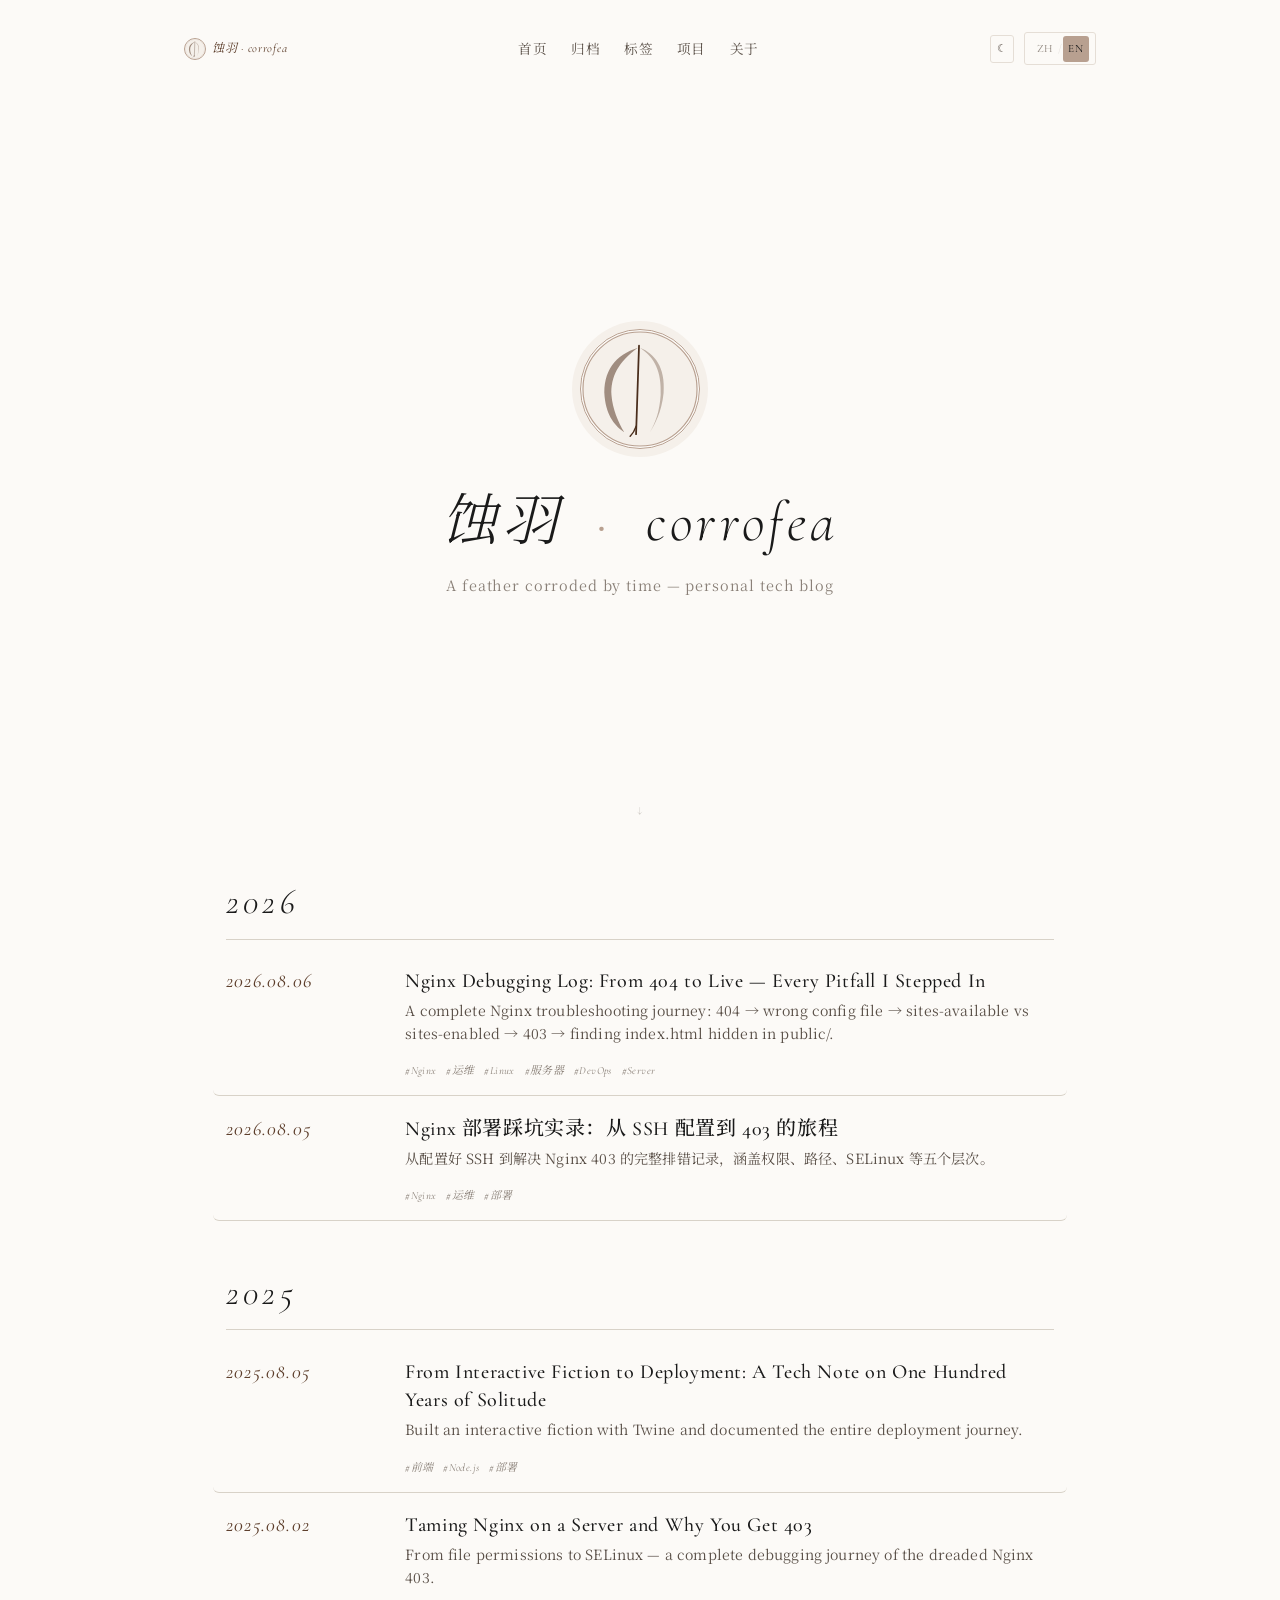
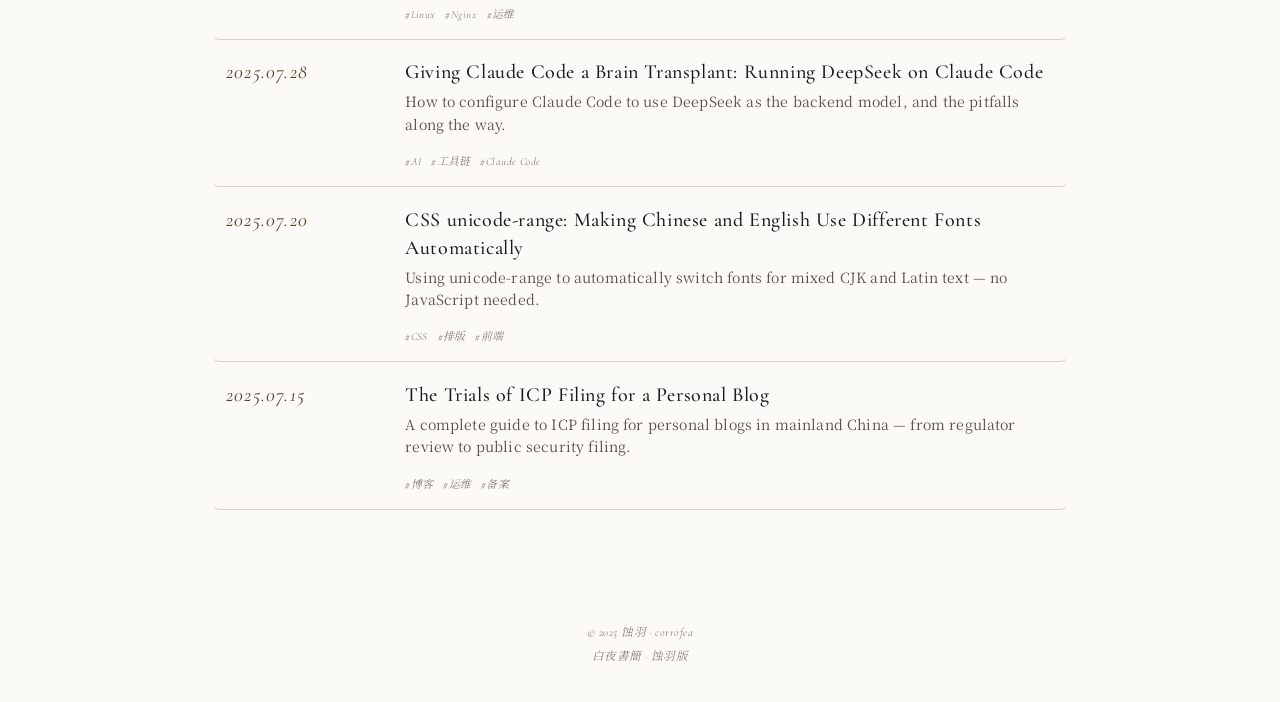
==== public/index.html @ e36a510e "feat(ui): add hero section with avatar and scroll hint, inspired by Linzy blog - Add full-viewport h" ====
<!DOCTYPE html>
<html lang="zh" data-theme="light">
<head>
<meta charset="UTF-8">
<meta name="viewport" content="width=device-width, initial-scale=1.0">
<meta name="description" content="蚀羽 · corrofea — 被时间侵蚀的羽毛，个人技术博客。记录编程思考、项目笔记、技术随笔。">
<meta name="author" content="corrofea">
<meta property="og:title" content="蚀羽 · corrofea">
<meta property="og:description" content="被时间侵蚀的羽毛 — 个人技术博客">
<meta property="og:type" content="website">
<title>蚀羽 · corrofea</title>

<!-- Fonts: non-blocking -->
<link rel="preconnect" href="https://fonts.googleapis.com">
<link rel="preconnect" href="https://fonts.gstatic.com" crossorigin>
<link href="https://fonts.googleapis.com/css2?family=Cormorant+Garamond:ital,wght@0,300;0,400;0,500;0,600;1,300;1,400&family=JetBrains+Mono:ital,wght@0,400;0,500;1,400&family=Noto+Serif+SC:wght@300;400;500;600&display=swap" rel="stylesheet" media="print" onload="this.media='all'; this.onload=null;">
<noscript><link href="https://fonts.googleapis.com/css2?family=Cormorant+Garamond:ital,wght@0,300;0,400;0,500;0,600;1,300;1,400&family=JetBrains+Mono:ital,wght@0,400;0,500;1,400&family=Noto+Serif+SC:wght@300;400;500;600&display=swap" rel="stylesheet"></noscript>

<!-- Minimal critical inline: prevent FOUC before bundle.css loads -->
<style>
body{background:#FCFAF7;color:#262626;font-family:"Noto Serif SC",Georgia,serif;margin:0;min-height:100vh}
[data-theme="dark"] body{background:#15151A;color:#EDE9E2}
.home-hero{min-height:85vh;display:flex;flex-direction:column;justify-content:center;align-items:center;text-align:center;position:relative;padding:2rem 1rem}
.hero-avatar{width:120px;height:120px;border-radius:50%;overflow:hidden;margin-bottom:2.5rem;border:1px solid #B8A090;box-shadow:0 0 0 8px #F5F0EA}
[data-theme="dark"] .hero-avatar{box-shadow:0 0 0 8px #1E1E24}
.hero-title{font-family:"Cormorant Garamond","Noto Serif SC",serif;font-size:3.5rem;font-weight:300;font-style:italic;color:#1A1A1A;letter-spacing:.08em;margin:0;line-height:1.2}
[data-theme="dark"] .hero-title{color:#F2EFE9}
.hero-title-sep{color:#B8A090;margin:0 .3em;font-style:normal}
.hero-subtitle{font-size:.9rem;color:#8A8078;margin-top:1rem;letter-spacing:.06em}
.hero-scroll{position:absolute;bottom:2rem;left:0;right:0;text-align:center}
.hero-scroll .arrow-down{display:inline-block;font-size:.8rem;color:#8A8078;opacity:.35;animation:arrowPulse 3s ease infinite}
@keyframes arrowPulse{0%,100%{opacity:.25;transform:translateY(0)}50%{opacity:.6;transform:translateY(4px)}}
#post-list:empty::after{content:"...";display:block;text-align:center;color:#8A8078;padding:3rem 0;font-style:italic}
.home-posts-section{padding:0 1rem;max-width:860px;margin:0 auto 4rem}
@media(max-width:768px){.home-hero{min-height:75vh}.hero-title{font-size:2.4rem}.hero-avatar{width:96px;height:96px;margin-bottom:2rem;box-shadow:0 0 0 6px #F5F0EA}}
</style>

<link rel="stylesheet" href="styles/bundle.css?v=1786068559">
</head>
<body>
<div class="page">
<div id="site-header"></div>
<main>
<!-- Hero: 头像 + 站点标识 + 滚动引导 -->
<header class="home-hero">
<div class="hero-avatar">
<img src="assets/images/common/avatar.svg" alt="corrofea">
</div>
<h1 class="hero-title">
<span>蚀羽</span>
<span class="hero-title-sep">·</span>
<span>corrofea</span>
</h1>
<p class="hero-subtitle" data-i18n="site.description">被时间侵蚀的羽毛 — 个人技术博客</p>
<div class="hero-scroll"><span class="arrow-down">↓</span></div>
</header>

<!-- 文章列表 -->
<div class="home-posts-section">
<div class="home-posts" id="post-list"></div>
</div>
</main>
<div id="site-footer"></div>
</div>
<button id="btn-back-to-top" class="btn-back-to-top" aria-label="Back to top">↑</button>

<!-- ====== Preloaded Data (zero fetch for homepage) ====== -->
<script>
window.__I18N__ = {
  "zh": {"site":{"name":"蚀羽","subtitle":"corrofea","description":"被时间侵蚀的羽毛 — 个人技术博客"},"nav":{"home":"首页","archive":"归档","tags":"标签","projects":"项目","about":"关于"},"home":{"no_posts":"羽毛还在生长……","scroll_hint":"↓"},"post":{"back":"← 返回","not_found":"这片羽毛被风吹散了。","toc":"目录","prev":"上一篇","next":"下一篇","no_next":"已是最后一篇","min_read":"分钟阅读"},"archive":{"title":"归档 — 蚀羽 · corrofea","heading":"文章归档","empty":"时光还未留下痕迹。"},"tags":{"title":"标签 — 蚀羽 · corrofea","heading":"标签","empty":"暂无标签。"},"about":{"title":"关于 — 蚀羽 · corrofea","heading":"关于","p1":"这里是蚀羽（corrofea）的个人技术博客。","p2":"蚀羽 — corrode（腐蚀）+ feather（羽毛）= 被时间侵蚀的羽毛。技术像时间，在不经意间改变了每一片羽毛的纹理。这个博客记录我在编程世界中的思考、试错和沉淀。","p3":"主要关注：前端工程、工具链、服务器运维、以及那些「折腾之后终于跑通了」的时刻。","motto":"代码会过时，羽毛会风化，但蚀痕本身就是意义。","back_home":"← 回到首页"},"footer":{"copyright":"© 2025 蚀羽 · corrofea","powered":"白夜書簡 · 蚀羽版"},"projects":{"title":"项目 — 蚀羽 · corrofea","heading":"项目","subtitle":"一些自己折腾的东西","empty":"还没有项目展示。","view_github":"GitHub →","source":"源码","demo":"演示"},"theme":{"light":"浅色","dark":"深色"}},
  "en": {"site":{"name":"corrofea","subtitle":"蚀羽","description":"A feather corroded by time — personal tech blog"},"nav":{"home":"Home","archive":"Archive","tags":"Tags","projects":"Projects","about":"About"},"home":{"no_posts":"Feathers are still growing...","scroll_hint":"↓"},"post":{"back":"← Back","not_found":"This feather was scattered by the wind.","toc":"Outline","prev":"Previous","next":"Next","no_next":"No more posts","min_read":"min read"},"archive":{"title":"Archive — corrofea","heading":"Archive","empty":"Time has left no trace yet."},"tags":{"title":"Tags — corrofea","heading":"Tags","empty":"No tags yet."},"about":{"title":"About — corrofea","heading":"About","p1":"This is corrofea's personal tech blog.","p2":"Corrofea — corrode + feather = a feather eroded by time. Technology, like time, imperceptibly changes the texture of every feather. This blog records my thoughts, mistakes, and reflections in the world of programming.","p3":"Main interests: frontend engineering, toolchains, server operations, and those moments of \"I finally got it working after all the tinkering.\"","motto":"Code becomes obsolete, feathers weather away, but the marks of erosion themselves carry meaning.","back_home":"← Back home"},"footer":{"copyright":"© 2025 corrofea","powered":"白夜書簡 · corrofea"},"projects":{"title":"Projects — corrofea","heading":"Projects","subtitle":"Things I've built","empty":"No projects to show yet.","view_github":"GitHub →","source":"Source","demo":"Demo"},"theme":{"light":"Light","dark":"Dark"}}
};
window.__POSTS__ = [{"slug": "nginx-config-debugging", "title": {"zh": "Nginx 配置排障实录：从 404 到上线，我踩过的每一个坑", "en": "Nginx Debugging Log: From 404 to Live — Every Pitfall I Stepped In"}, "date": "2026-08-06", "tags": ["Nginx", "运维", "Linux", "服务器", "DevOps", "Server"], "summary": {"zh": "一次完整的 Nginx 故障排查记录：404 → 错误的配置文件 → sites-available vs sites-enabled → 403 → 找到藏在 public/ 里的 index.html。", "en": "A complete Nginx troubleshooting journey: 404 → wrong config file → sites-available vs sites-enabled → 403 → finding index.html hidden in public/."}, "draft": false}, {"slug": "20260805-nginx-403-debugging", "title": {"zh": "Nginx 部署踩坑实录：从 SSH 配置到 403 的旅程"}, "date": "2026-08-05", "tags": ["Nginx", "运维", "部署"], "summary": {"zh": "从配置好 SSH 到解决 Nginx 403 的完整排错记录，涵盖权限、路径、SELinux 等五个层次。"}, "draft": false}, {"slug": "interactive-fiction-to-deploy", "title": {"zh": "从写一个交互小说到部署：一篇关于「百年孤独」的技术笔记", "en": "From Interactive Fiction to Deployment: A Tech Note on One Hundred Years of Solitude"}, "date": "2025-08-05", "tags": ["前端", "Node.js", "部署"], "summary": {"zh": "用 Twine 写了一个交互式小说，然后折腾部署的全过程记录。", "en": "Built an interactive fiction with Twine and documented the entire deployment journey."}, "draft": false}, {"slug": "nginx-403-debugging", "title": {"zh": "如何在服务器上折腾 Nginx 以及为什么会 403", "en": "Taming Nginx on a Server and Why You Get 403"}, "date": "2025-08-02", "tags": ["Linux", "Nginx", "运维"], "summary": {"zh": "从文件权限到 SELinux，一次 Nginx 403 排错的完整记录。", "en": "From file permissions to SELinux — a complete debugging journey of the dreaded Nginx 403."}, "draft": false}, {"slug": "deepseek-on-claude-code", "title": {"zh": "给 Claude Code 换脑：让 DeepSeek 跑在 Claude Code 上", "en": "Giving Claude Code a Brain Transplant: Running DeepSeek on Claude Code"}, "date": "2025-07-28", "tags": ["AI", "工具链", "Claude Code"], "summary": {"zh": "如何配置 Claude Code 使用 DeepSeek 作为后端模型，以及过程中踩的坑。", "en": "How to configure Claude Code to use DeepSeek as the backend model, and the pitfalls along the way."}, "draft": false}, {"slug": "css-unicode-range", "title": {"zh": "CSS 中的 unicode-range：让中英文自动用不同字体", "en": "CSS unicode-range: Making Chinese and English Use Different Fonts Automatically"}, "date": "2025-07-20", "tags": ["CSS", "排版", "前端"], "summary": {"zh": "利用 unicode-range 实现中英文混排时自动切换字体，无需 JS。", "en": "Using unicode-range to automatically switch fonts for mixed CJK and Latin text — no JavaScript needed."}, "draft": false}, {"slug": "blog-icp-filing", "title": {"zh": "个人博客备案踩坑记", "en": "The Trials of ICP Filing for a Personal Blog"}, "date": "2025-07-15", "tags": ["博客", "运维", "备案"], "summary": {"zh": "从管局审核到公安备案，中国大陆个人博客备案全流程与避坑指南。", "en": "A complete guide to ICP filing for personal blogs in mainland China — from regulator review to public security filing."}, "draft": false}];
</script>
<!-- ====== End Preloaded Data ====== -->

<script src="scripts/utils/i18n.js?v=1786068559"></script>
<script src="scripts/utils/router.js?v=1786068559"></script>
<script src="scripts/utils/posts.js?v=1786068559"></script>
<script src="scripts/components/theme.js?v=1786068559"></script>
<script src="scripts/components/header.js?v=1786068559"></script>
<script src="scripts/components/footer.js?v=1786068559"></script>

<script>
(function () {
  /* ---- Render post list (sync, no fetch needed) ---- */
  function renderPostList() {
    var container = document.getElementById('post-list');
    if (!container) return;
    var lang = I18n.lang();
    var posts = Posts.publishedSync();

    if (!posts || posts.length === 0) {
      container.innerHTML = '<div class="home-empty">' + I18n.t('home.no_posts') + '</div>';
      return;
    }

    // Group by year
    var years = {};
    for (var i = 0; i < posts.length; i++) {
      var y = posts[i].date.substring(0, 4);
      if (!years[y]) years[y] = [];
      years[y].push(posts[i]);
    }
    var yearKeys = Object.keys(years).sort(function (a, b) { return b.localeCompare(a); });

    var html = '';
    for (var yi = 0; yi < yearKeys.length; yi++) {
      var year = yearKeys[yi];
      var yearPosts = years[year];
      html += '<section class="year-group"><div class="year-label">' + year + '</div>';
      for (var i = 0; i < yearPosts.length; i++) {
        var p = yearPosts[i];
        var title = Posts.localize(p, 'title', lang);
        var summary = Posts.localize(p, 'summary', lang);
        var date = Posts.formatDate(p.date);
        var tagsHtml = '';
        for (var j = 0; j < (p.tags || []).length; j++) {
          tagsHtml += '<span class="post-card-tag">#' + p.tags[j] + '</span>';
        }

        html += '<article class="post-card">' +
          '<div class="post-card-date">' + date + '</div>' +
          '<div class="post-card-body">' +
          '<h2 class="post-card-title"><a href="post.html?slug=' + p.slug + '">' + title + '</a></h2>' +
          (summary ? '<p class="post-card-summary">' + summary + '</p>' : '') +
          '<div class="post-card-tags">' + tagsHtml + '</div>' +
          '</div>' +
          '</article>';
      }
      html += '</section>';
    }
    container.innerHTML = html;
  }

  I18n.onChange(function () { renderPostList(); });
  window.renderPostList = renderPostList;
  window.initHome = renderPostList;
})();
</script>

<script src="scripts/main.js?v=1786068559"></script>
</body>
</html>
---- public/styles/bundle.css ----
/* CorrofeaBlog Bundle CSS — auto-generated by build.py */

/* === reset.css === */
/* ============================================
   Reset — 白夜書簡 · 蚀羽版
   极简重置，保留必要的可访问性
   ============================================ */

*,
*::before,
*::after {
  margin: 0;
  padding: 0;
  box-sizing: border-box;
}

html {
  -webkit-text-size-adjust: 100%;
  -moz-text-size-adjust: 100%;
  text-size-adjust: 100%;
  scroll-behavior: smooth;
}

body {
  min-height: 100vh;
  line-height: 1;
  -webkit-font-smoothing: antialiased;
  -moz-osx-font-smoothing: grayscale;
  text-rendering: optimizeLegibility;
}

img,
picture,
video,
canvas,
svg {
  display: block;
  max-width: 100%;
}

input,
button,
textarea,
select {
  font: inherit;
  color: inherit;
}

p,
h1,
h2,
h3,
h4,
h5,
h6 {
  overflow-wrap: break-word;
}

a {
  color: inherit;
  text-decoration: none;
}

ul,
ol {
  list-style: none;
}

code,
pre {
  font-family: "JetBrains Mono", "SF Mono", "Cascadia Code", "Fira Code", monospace;
}

table {
  border-collapse: collapse;
}

/* 无障碍：保留 focus 可见轮廓（与主题色统一） */
:focus-visible {
  outline: 2px solid var(--color-accent);
  outline-offset: 2px;
}

/* === variables.css === */
/* ============================================
   Design Variables — 白夜書簡 · 蚀羽版
   无纯白、无纯黑。所有颜色带轻微风化感。
   Theme transition: 1.2s ease on background-color
   ============================================ */

/* ---- 浅色主题（默认 / 跟随系统） ---- */
:root,
[data-theme="light"] {
  /* 背景与表面 */
  --color-bg:            #FCFAF7;
  --color-surface:       #F5F0EA;
  --color-surface-hover: #EFE8E0;
  --color-border:        #E5DED6;

  /* 文字层级 */
  --color-text:          #262626;
  --color-text-secondary:#5A5048;
  --color-text-muted:    #8A8078;
  --color-heading:       #1A1A1A;

  /* 强调色 — 蚀羽棕 */
  --color-accent:        #5C3D2A;
  --color-accent-hover:  #4A2E1C;
  --color-accent-subtle: #B8A090;

  /* 代码块 */
  --color-code-bg:       #F0EBE4;
  --color-code-text:     #3D3530;
  --color-code-border:   #E0D9D0;

  /* 引用 */
  --color-quote-text:    #5C5852;

  /* 分割线 */
  --color-divider:       #D8D2C8;

  /* 选择 */
  --color-selection-bg:  #C4B5A9;
  --color-selection-text:#1A1A1A;
}

/* ---- 深色主题 ---- */
[data-theme="dark"] {
  --color-bg:            #15151A;
  --color-surface:       #1E1E24;
  --color-surface-hover: #26262E;
  --color-border:        #3A3A42;

  --color-text:          #EDE9E2;
  --color-text-secondary:#A8A098;
  --color-text-muted:    #787068;
  --color-heading:       #F2EFE9;

  --color-accent:        #D2B8A2;
  --color-accent-hover:  #E0C8B2;
  --color-accent-subtle: #5C4E42;

  --color-code-bg:       #24222A;
  --color-code-text:     #D8D0C8;
  --color-code-border:   #3A3840;

  --color-quote-text:    #A09890;

  --color-divider:       #2E2E36;

  --color-selection-bg:  #5C5046;
  --color-selection-text:#F0EDE6;
}

/* ---- 全局过渡（仅背景色参与，避免文字切换闪烁） ---- */
html {
  transition: background-color 1.2s ease;
}

body {
  background-color: var(--color-bg);
  color: var(--color-text);
  transition: background-color 1.2s ease, color 1.2s ease;
}

/* 所有依赖主题色的元素都参与平滑过渡 */
a, button, hr, blockquote,
header, footer, nav,
.card, .post-card, .article-content {
  transition: color 1.2s ease,
              background-color 1.2s ease,
              border-color 1.2s ease;
}

::selection {
  background: var(--color-selection-bg);
  color: var(--color-selection-text);
}

/* === typography.css === */
/* ============================================
   Typography — 白夜書簡 · 蚀羽版
   标题: Cormorant Garamond + Noto Serif SC
   正文: Noto Serif SC + Georgia
   代码: JetBrains Mono + SF Mono
   ============================================ */

/* ---- 字体栈 ---- */
:root {
  --font-heading:  "Cormorant Garamond", "Noto Serif SC", "STIX Two Text", "Times New Roman", serif;
  --font-body:     "Noto Serif SC", "Georgia", "STIX Two Text", "Songti SC", serif;
  --font-code:     "JetBrains Mono", "SF Mono", "Cascadia Code", "Fira Code", monospace;
}

/* 本地字体接口预留:
   后续若需自托管字体，在此处引入 @font-face，
   然后修改上方 --font-heading / --font-body 变量即可 */

/* ---- 基础排版 ---- */
html {
  font-size: 16px;
}

body {
  font-family: var(--font-body);
  font-size: 1rem;
  line-height: 1.8;
  font-weight: 400;
  color: var(--color-text);
  letter-spacing: 0.01em;
}

/* ---- 标题层级 ---- */
h1, h2, h3, h4, h5, h6 {
  font-family: var(--font-heading);
  color: var(--color-heading);
  font-weight: 600;
  line-height: 1.3;
  letter-spacing: 0.03em;
}

h1 { font-size: 2.4rem; font-weight: 400; }
h2 { font-size: 1.75rem; }
h3 { font-size: 1.4rem; }
h4 { font-size: 1.2rem; }
h5 { font-size: 1.05rem; }
h6 { font-size: 0.95rem; }

/* ---- 段落与行内元素 ---- */
p {
  margin-bottom: 1.2em;
}

p:last-child {
  margin-bottom: 0;
}

strong {
  font-weight: 600;
}

em {
  font-style: italic;
}

/* ---- 链接 ---- */
a {
  color: var(--color-accent);
  transition: color 0.3s ease;
}

a:hover {
  color: var(--color-accent-hover);
  text-decoration: underline;
  text-underline-offset: 0.2em;
  text-decoration-thickness: 1px;
}

/* ---- 表格 ---- */
.article-content table,
table {
  width: 100%;
  border-collapse: collapse;
  margin: 1.5em 0;
  font-size: 0.9rem;
}

.article-content th,
.article-content td,
table th,
table td {
  padding: 0.6em 0.8em;
  border: 1px solid var(--color-text-muted);
  text-align: left;
  vertical-align: top;
}

.article-content th,
table th {
  font-family: var(--font-heading);
  font-weight: 500;
  font-size: 0.82rem;
  background: var(--color-surface);
  color: var(--color-heading);
  letter-spacing: 0.03em;
}

.article-content tbody tr:nth-child(even),
table tbody tr:nth-child(even) {
  background: var(--color-surface);
}

/* ---- 列表 ---- */
ul, ol {
  padding-left: 1.5em;
  margin-bottom: 1.2em;
}

ul { list-style: disc; }
ol { list-style: decimal; }

li {
  margin-bottom: 0.4em;
}

/* ---- 引用 ---- */
blockquote {
  margin: 1.5em 0;
  padding: 0 1.2em;
  font-style: italic;
  color: var(--color-quote-text);
  /* 左侧不加竖线 — 蚀羽风格 */
  border: none;
}

/* ---- 内联代码 ---- */
:not(pre) > code {
  font-family: var(--font-code);
  font-size: 0.88em;
  background: var(--color-surface);
  color: var(--color-accent);
  padding: 0.15em 0.4em;
  border-radius: 3px;
}

/* ---- 代码块 ---- */
pre {
  font-family: var(--font-code);
  font-size: 0.82rem;
  line-height: 1.55;
  background: var(--color-code-bg);
  color: var(--color-code-text);
  padding: 1.2em 1.4em;
  border-radius: 6px;
  overflow-x: auto;
  margin: 1.5em 0;
  /* 不加边框 — 蚀羽风格 */
}

pre code {
  background: none;
  color: inherit;
  padding: 0;
  font-size: inherit;
}

/* ---- 分割线 ---- */
hr {
  border: none;
  height: 1px;
  background: var(--color-divider);
  margin: 2.5em 0;
}

/* ---- 响应式字号 ---- */
@media (max-width: 768px) {
  html {
    font-size: 15px;
  }
  h1 { font-size: 1.75rem; }
  h2 { font-size: 1.4rem; }
  h3 { font-size: 1.2rem; }
}

/* === layout.css === */
/* ============================================
   Layout — 白夜書簡 · 蚀羽版
   内容最大宽度 860px，居中
   ============================================ */

/* ---- 内容容器 ---- */
.container {
  max-width: 860px;
  margin: 0 auto;
  padding: 0 1rem;
}

/* ---- 全宽容器（header/footer） ---- */
.container-wide {
  max-width: 960px;
  margin: 0 auto;
  padding: 0 1.5rem;
}

/* ---- 页面通用 ---- */
.page {
  min-height: 100vh;
  display: flex;
  flex-direction: column;
  animation: pageFadeIn 0.8s ease both;
}

.page > main {
  flex: 1;
}

@keyframes pageFadeIn {
  from { opacity: 0; }
  to   { opacity: 1; }
}

/* ---- 首页上方留白 ---- */
.home-hero {
  padding-top: 12vh;
}

/* ---- 文章列表通用布局 ---- */
.post-list {
  margin-top: 2rem;
}

/* ---- 响应式 ---- */
@media (max-width: 768px) {
  .container {
    padding: 0 1.2rem;
  }

  .home-hero {
    padding-top: 8vh;
  }
}

/* === components/header.css === */
/* ============================================
   Header — 白夜書簡 · 蚀羽版
   极简导航：站点标识 + 导航链接 + 控制按钮
   ============================================ */

.site-header {
  padding: 2rem 0 1.5rem;
  font-family: var(--font-body);
}

.site-header .header-inner {
  display: flex;
  align-items: center;
  justify-content: space-between;
}

/* ---- 站点标识：像版画签名，极小极淡 ---- */
.site-brand {
  display: flex;
  align-items: center;
  font-size: 0.75rem;
  font-weight: 400;
  color: var(--color-text-muted);
  letter-spacing: 0.06em;
  font-family: var(--font-heading);
  font-style: italic;
  white-space: nowrap;
}

/* ---- 导航栏 mini 头像 ---- */
.header-avatar {
  width: 22px;
  height: 22px;
  border-radius: 50%;
  overflow: hidden;
  margin-right: 0.5em;
  border: 1px solid var(--color-accent-subtle);
  flex-shrink: 0;
  display: inline-flex;
  align-items: center;
  justify-content: center;
}

.header-avatar img {
  width: 100%;
  height: 100%;
  object-fit: cover;
}

.site-brand a:hover {
  color: var(--color-accent-subtle);
  text-decoration: none;
}

/* ---- 导航链接 ---- */
.site-nav {
  display: flex;
  align-items: center;
  gap: 1.5rem;
}

.site-nav a {
  font-size: 0.85rem;
  color: var(--color-text-secondary);
  letter-spacing: 0.03em;
}

.site-nav a:hover {
  color: var(--color-accent);
  text-decoration: none;
}

.site-nav a.active {
  color: var(--color-accent);
}

/* ---- 控制按钮组 ---- */
.header-controls {
  display: flex;
  align-items: center;
  gap: 0.6rem;
}

.header-controls button {
  background: none;
  border: 1px solid var(--color-border);
  color: var(--color-text-secondary);
  font-size: 0.7rem;
  padding: 0.25em 0.55em;
  border-radius: 3px;
  cursor: pointer;
  letter-spacing: 0.04em;
  font-family: var(--font-heading);
}

.header-controls button:hover {
  color: var(--color-accent);
  border-color: var(--color-accent-subtle);
  text-decoration: none;
}

/* ---- 语言切换按钮 ---- */
.btn-lang {
  display: inline-flex;
  align-items: center;
  background: none;
  border: 1px solid var(--color-border);
  cursor: pointer;
  padding: 0;
  font-family: var(--font-heading);
  font-size: 0.68rem;
  letter-spacing: 0.05em;
  border-radius: 4px;
  overflow: hidden;
}

.lang-zh, .lang-en {
  padding: 0.25em 0.5em;
  border-radius: 3px;
  transition: background 0.3s ease, color 0.3s ease;
  color: var(--color-text-muted);
}

.lang-zh.active, .lang-en.active {
  background: var(--color-accent-subtle);
  color: var(--color-heading);
}

.lang-sep {
  color: var(--color-text-muted);
  opacity: 0.2;
  user-select: none;
}

/* ---- 响应式 ---- */
@media (max-width: 768px) {
  .site-header .header-inner {
    flex-direction: column;
    gap: 0.8rem;
    align-items: flex-start;
  }

  .site-nav {
    gap: 1rem;
  }

  .header-controls {
    position: absolute;
    top: 2rem;
    right: 1.5rem;
  }
}

/* === components/footer.css === */
/* ============================================
   Footer — 白夜書簡 · 蚀羽版
   极淡、极小、像页脚的尘埃
   ============================================ */

.site-footer {
  padding: 3rem 0 2rem;
  text-align: center;
  font-size: 0.72rem;
  color: var(--color-text-muted);
  letter-spacing: 0.04em;
  font-family: var(--font-heading);
  font-style: italic;
}

.site-footer .footer-line {
  display: block;
  margin-bottom: 0.3em;
}

.site-footer .footer-divider {
  display: inline-block;
  margin: 0 0.5em;
  opacity: 0.3;
}

/* === components/navbar.css === */
/* ============================================
   Navbar — 白夜書簡 · 蚀羽版
   （被 header.css 引用，导航栏内部细节）
   ============================================ */

/* 导航栏当前页面激活态 */
.site-nav .nav-current {
  color: var(--color-accent);
}

/* === components/card.css === */
/* ============================================
   Card — 白夜书简 · 蚀羽版
   文章卡片：日期左置 + 标题 + 年份分组
   ============================================ */

/* ---- 年份标题 ---- */
.year-group {
  margin-top: 2.5rem;
}

.year-group:first-child {
  margin-top: 0;
}

.year-label {
  font-family: var(--font-heading);
  font-size: 2.2rem;
  font-weight: 300;
  font-style: italic;
  color: var(--color-heading);
  letter-spacing: 0.12em;
  margin-bottom: 0.6rem;
  padding-bottom: 0.3rem;
  border-bottom: 1px solid var(--color-divider);
}

/* ---- 文章卡片 ---- */
.post-card {
  position: relative;
  display: flex;
  align-items: baseline;
  gap: 1.2rem;
  padding: 0.9rem 0.8rem;
  margin: 0 -0.8rem;
  border-bottom: 1px solid var(--color-divider);
  border-radius: 6px;
  transition: background 0.15s ease;
}

/* 整个卡片可点击 */
.post-card-title a::after {
  content: '';
  position: absolute;
  inset: 0;
  border-radius: 6px;
}

/* 悬停整卡高亮 */
.post-card:hover {
  background: var(--color-surface);
}

/* ---- 日期 — 左侧固定宽度 ---- */
.post-card-date {
  flex: 0 0 auto;
  font-family: var(--font-heading);
  font-size: 1.25rem;
  font-weight: 400;
  color: var(--color-accent);
  letter-spacing: 0.06em;
  font-style: italic;
  white-space: nowrap;
  min-width: 8em;
}

/* ---- 右侧内容 ---- */
.post-card-body {
  flex: 1;
  min-width: 0;
}

/* ---- 标题 ---- */
.post-card-title {
  font-family: var(--font-heading);
  font-size: 1.25rem;
  font-weight: 500;
  line-height: 1.4;
  color: var(--color-heading);
  margin-bottom: 0.25rem;
}

.post-card-title a {
  color: inherit;
  transition: color 0.4s ease;
}

.post-card-title a:hover {
  color: var(--color-accent);
  text-decoration: none;
}

/* ---- 摘要 ---- */
.post-card-summary {
  font-size: 0.88rem;
  color: var(--color-text-secondary);
  line-height: 1.6;
  margin-top: 0.2rem;
}

/* ---- 标签 ---- */
.post-card-tags {
  margin-top: 0.35rem;
  display: flex;
  gap: 0.6rem;
  flex-wrap: wrap;
}

.post-card-tag {
  font-size: 0.68rem;
  color: var(--color-text-muted);
  font-family: var(--font-heading);
  letter-spacing: 0.04em;
  font-style: italic;
}

/* ---- 响应式 ---- */
@media (max-width: 600px) {
  .post-card {
    flex-direction: column;
    gap: 0.2rem;
  }
  .post-card-date {
    min-width: auto;
  }
}

/* === components/button.css === */
/* ============================================
   Button — 白夜書簡 · 蚀羽版
   按钮风格：极简、无花哨装饰
   ============================================ */

.btn {
  display: inline-flex;
  align-items: center;
  justify-content: center;
  padding: 0.4em 1em;
  font-family: var(--font-heading);
  font-size: 0.78rem;
  font-weight: 400;
  letter-spacing: 0.04em;
  border: 1px solid var(--color-border);
  border-radius: 3px;
  background: transparent;
  color: var(--color-text-secondary);
  cursor: pointer;
  transition: color 0.3s ease,
              border-color 0.3s ease;
  user-select: none;
}

.btn:hover {
  color: var(--color-accent);
  border-color: var(--color-accent-subtle);
  text-decoration: none;
}

.btn:active {
  transform: none;
}

/* ---- 小尺寸按钮（语言切换、主题切换） ---- */
.btn-sm {
  padding: 0.2em 0.5em;
  font-size: 0.68rem;
  letter-spacing: 0.05em;
}

/* ---- 回到顶部按钮 ---- */
.btn-back-to-top {
  position: fixed;
  bottom: 1.5rem;
  right: 1.5rem;
  width: 2.2rem;
  height: 2.2rem;
  padding: 0;
  font-size: 0.7rem;
  color: var(--color-text-muted);
  border: 1px solid var(--color-divider);
  border-radius: 50%;
  background: var(--color-bg);
  opacity: 0;
  pointer-events: none;
  transition: opacity 0.4s ease, color 0.3s ease, border-color 0.3s ease;
  display: flex;
  align-items: center;
  justify-content: center;
}

.btn-back-to-top.visible {
  opacity: 1;
  pointer-events: auto;
}

.btn-back-to-top:hover {
  color: var(--color-accent);
  border-color: var(--color-accent-subtle);
}

/* === components/post.css === */
/* ============================================
   Post — 白夜書簡 · 蚀羽版
   文章详情页排版：标题居中、正文行高 1.8
   代码块深色无边、引用斜体无竖线
   ============================================ */

/* ---- 文章头部 ---- */
.post-header {
  text-align: center;
  margin-bottom: 3rem;
  padding-top: 6vh;
}

.post-header .post-back {
  display: block;
  text-align: left;
  font-size: 0.88rem;
  color: var(--color-text-muted);
  font-family: var(--font-heading);
  font-style: italic;
  letter-spacing: 0.05em;
  margin-bottom: 2rem;
}

.post-header .post-back:hover {
  color: var(--color-accent);
  text-decoration: none;
}

.post-header .post-title {
  font-family: var(--font-heading);
  font-size: 2rem;
  font-weight: 500;
  color: var(--color-heading);
  line-height: 1.35;
  margin-bottom: 0.8rem;
}

.post-header .post-meta {
  font-family: var(--font-heading);
  font-size: 0.95rem;
  color: var(--color-text-muted);
  font-style: italic;
  letter-spacing: 0.04em;
}

/* ---- 文章正文区域 ---- */
.article-content {
  font-family: var(--font-body);
  font-size: 1rem;
  line-height: 1.8;
  color: var(--color-text);
  /* 首行不缩进 */
  text-indent: 0;
}

.article-content h1,
.article-content h2,
.article-content h3,
.article-content h4,
.article-content h5,
.article-content h6 {
  margin-top: 2em;
  margin-bottom: 0.6em;
}

.article-content h1 { font-size: 2rem; font-weight: 400; }
.article-content h2 { font-size: 1.6rem; margin-top: 2.2em; }
.article-content h3 { font-size: 1.3rem; }
.article-content h2::after {
  content: '';
  display: block;
  width: 2em;
  height: 2px;
  background: var(--color-accent-subtle);
  margin-top: 0.3em;
}

.article-content p {
  margin-bottom: 1.2em;
}

/* ---- 文章内图片 ---- */
.article-content img {
  max-width: 100%;
  height: auto;
  margin: 2em auto;
  border-radius: 2px;
}

/* ---- 文章底部 ---- */
.post-footer {
  margin-top: 4rem;
  padding-top: 2rem;
  border-top: 1px solid var(--color-divider);
}

/* ---- 上/下篇导航卡片 ---- */
.post-nav {
  display: grid;
  grid-template-columns: 1fr 1fr;
  gap: 1rem;
  margin-top: 3rem;
}

.post-nav-card {
  position: relative;
  display: block;
  padding: 1rem 1.2rem;
  border: 1px solid var(--color-divider);
  border-radius: 4px;
  text-decoration: none;
  transition: background 0.15s ease;
}

.post-nav-card:hover {
  background: var(--color-surface);
  text-decoration: none;
}

.post-nav-label {
  display: block;
  font-family: var(--font-heading);
  font-size: 0.7rem;
  color: var(--color-text-muted);
  font-style: italic;
  letter-spacing: 0.05em;
  margin-bottom: 0.4rem;
}

.post-nav-title {
  display: block;
  font-family: var(--font-heading);
  font-size: 0.95rem;
  font-weight: 500;
  color: var(--color-heading);
  line-height: 1.4;
}

.post-nav-date {
  display: block;
  font-family: var(--font-heading);
  font-size: 0.72rem;
  color: var(--color-text-muted);
  font-style: italic;
  margin-top: 0.4rem;
}

.post-nav-prev {
  text-align: left;
}

.post-nav-next {
  text-align: right;
}

@media (max-width: 768px) {
  .post-nav {
    grid-template-columns: 1fr;
  }
  .post-nav-next {
    text-align: left;
  }
}

/* ---- 标签列表 ---- */
.post-tags {
  display: flex;
  flex-wrap: wrap;
  gap: 0.5rem;
  margin: 2rem 0 1rem;
}

.post-tag {
  font-family: var(--font-heading);
  font-size: 0.68rem;
  font-style: italic;
  color: var(--color-text-muted);
  letter-spacing: 0.04em;
}

/* ---- 评论区占位 ---- */
#comments {
  margin-top: 3rem;
  padding-top: 2rem;
  border-top: 1px solid var(--color-divider);
  min-height: 2rem;
}

/* ---- 文章 + 目录布局 ---- */
.post-layout {
  display: flex;
  justify-content: center;
  gap: 2.5rem;
  padding: 0 3.5rem;
}

.post-layout .container {
  flex: 0 1 860px;
  min-width: 0;
}

/* ---- 侧边目录 ---- */
.post-toc {
  flex: 0 0 200px;
  position: sticky;
  top: 3rem;
  align-self: flex-start;
  max-height: calc(100vh - 6rem);
  overflow-y: auto;
  padding-top: 7.5vh;
  font-family: var(--font-heading);
}

.toc-title {
  display: flex;
  align-items: center;
  gap: 0.3em;
  font-size: 0.72rem;
  font-weight: 400;
  color: var(--color-text-muted);
  letter-spacing: 0.06em;
  font-style: italic;
  margin-bottom: 0.8rem;
  cursor: pointer;
  user-select: none;
}

.toc-title:hover {
  color: var(--color-accent);
}

.toc-arrow {
  display: inline-block;
  font-size: 0.6rem;
  transition: transform 0.3s ease;
  font-style: normal;
}

.toc-collapsed .toc-arrow {
  transform: rotate(-90deg);
}

#toc-nav {
  border-left: 1px solid var(--color-divider);
  padding-left: 0.8rem;
  overflow: hidden;
  transition: max-height 0.35s ease, opacity 0.25s ease;
  max-height: 2000px;
  opacity: 1;
}

.toc-collapsed #toc-nav {
  max-height: 0;
  opacity: 0;
}

#toc-nav a {
  display: block;
  font-size: 0.75rem;
  color: var(--color-text-muted);
  padding: 0.25em 0 0.25em 1.35em;
  text-decoration: none;
  transition: color 0.2s ease;
  letter-spacing: 0.03em;
  position: relative;
}

#toc-nav a:hover,
#toc-nav a.toc-active {
  color: var(--color-accent);
}

/* ---- Tree collapsible groups ---- */
.toc-group {
  margin: 0.1em 0;
}

.toc-toggle {
  position: absolute;
  left: 0;
  top: 0.25em;
  width: 1.35em;
  font-size: 0.55rem;
  transition: transform 0.25s ease;
  opacity: 0.5;
  text-align: center;
  line-height: inherit;
}

.toc-collapsed-group .toc-toggle {
  transform: rotate(-90deg);
}

.toc-children {
  position: relative;
  margin-left: 0.85em;
  padding-left: 0.6em;
  border-left: 1px solid var(--color-divider);
  overflow: hidden;
  transition: max-height 0.3s ease, opacity 0.25s ease;
  max-height: 600px;
  opacity: 1;
}

.toc-collapsed-group .toc-children {
  max-height: 0;
  opacity: 0;
}

.toc-h3 {
  position: relative;
  padding-left: 2rem;
  font-size: 0.7rem !important;
  opacity: 0.85;
}

.toc-h3::before {
  content: '';
  position: absolute;
  left: 0;
  top: 0.65em;
  width: 0.5em;
  height: 1px;
  background: var(--color-divider);
}

/* ---- 代码块复制按钮 ---- */
.article-content pre {
  position: relative;
}

.copy-btn {
  position: absolute;
  top: 0.5rem;
  right: 0.5rem;
  width: 1.6rem;
  height: 1.6rem;
  background: transparent;
  border: none;
  cursor: pointer;
  padding: 0.3rem;
  border-radius: 3px;
  opacity: 0;
  transition: opacity 0.2s ease, background 0.15s ease;
  color: var(--color-text-muted);
}

.article-content pre:hover .copy-btn {
  opacity: 1;
}

.copy-btn:hover {
  background: var(--color-surface-hover);
  color: var(--color-text);
}

.copy-btn svg {
  width: 100%;
  height: 100%;
  display: block;
}

/* ---- Mermaid 图表：透明背景 ---- */
.mermaid {
  background: transparent !important;
}
.mermaid svg {
  background: transparent !important;
}

/* ---- 响应式 ---- */
@media (max-width: 1200px) {
  .post-toc {
    display: none;
  }
}

@media (max-width: 768px) {
  .post-header .post-title {
    font-size: 1.5rem;
  }

  .article-content {
    font-size: 0.94rem;
  }
}

/* === pages/home.css === */
/* ============================================
   Home Page — 白夜書簡 · 蚀羽版
   首屏 Hero + 文章列表
   ============================================ */

/* ---- 首屏 Hero ---- */
.home-hero {
  min-height: 85vh;
  display: flex;
  flex-direction: column;
  justify-content: center;
  align-items: center;
  text-align: center;
  position: relative;
  padding: 2rem 1rem;
}

/* ---- 头像 ---- */
.hero-avatar {
  width: 120px;
  height: 120px;
  border-radius: 50%;
  overflow: hidden;
  margin-bottom: 2.5rem;
  border: 1px solid var(--color-accent-subtle);
  box-shadow: 0 0 0 8px var(--color-surface);
  transition: transform 0.6s ease, box-shadow 0.6s ease;
}

.hero-avatar img {
  width: 100%;
  height: 100%;
  object-fit: cover;
}

.hero-avatar:hover {
  transform: scale(1.03);
  box-shadow: 0 0 0 12px var(--color-surface-hover);
}

/* ---- 标题 ---- */
.hero-title {
  font-family: var(--font-heading);
  font-size: 3.5rem;
  font-weight: 300;
  font-style: italic;
  color: var(--color-heading);
  letter-spacing: 0.08em;
  margin: 0;
  line-height: 1.2;
}

.hero-title-sep {
  color: var(--color-accent-subtle);
  margin: 0 0.3em;
  font-style: normal;
}

/* ---- 副标题 ---- */
.hero-subtitle {
  font-family: var(--font-body);
  font-size: 0.9rem;
  color: var(--color-text-muted);
  margin-top: 1rem;
  letter-spacing: 0.06em;
}

/* ---- 滚动引导 ---- */
.hero-scroll {
  position: absolute;
  bottom: 2rem;
  left: 0;
  right: 0;
  text-align: center;
}

.hero-scroll .arrow-down {
  display: inline-block;
  font-size: 0.8rem;
  color: var(--color-text-muted);
  opacity: 0.35;
  animation: arrowPulse 3s ease infinite;
  font-family: var(--font-heading);
}

@keyframes arrowPulse {
  0%, 100% { opacity: 0.25; transform: translateY(0); }
  50%      { opacity: 0.6;  transform: translateY(4px); }
}

/* ---- 文章列表区块 ---- */
.home-posts-section {
  margin-bottom: 4rem;
}

.home-posts {
  margin-top: 1rem;
}

/* ---- 首页无内容提示 ---- */
.home-empty {
  text-align: center;
  color: var(--color-text-muted);
  font-family: var(--font-heading);
  font-style: italic;
  font-size: 0.88rem;
  padding: 4rem 0;
}

/* ---- 响应式 ---- */
@media (max-width: 768px) {
  .home-hero {
    min-height: 75vh;
  }

  .hero-title {
    font-size: 2.4rem;
  }

  .hero-avatar {
    width: 96px;
    height: 96px;
    margin-bottom: 2rem;
    box-shadow: 0 0 0 6px var(--color-surface);
  }
}

/* === pages/archive.css === */
/* ============================================
   Archive Page — 白夜書簡 · 蚀羽版
   按年份分组的时间线
   ============================================ */

.archive-header {
  padding-top: 8vh;
  margin-bottom: 3rem;
}

.archive-header .archive-title {
  font-family: var(--font-heading);
  font-size: 1.5rem;
  font-weight: 500;
  color: var(--color-heading);
  letter-spacing: 0.04em;
}

/* ---- 年份分组 ---- */
.archive-year {
  margin-bottom: 2.5rem;
}

.archive-year-label {
  font-family: var(--font-heading);
  font-size: 0.82rem;
  font-style: italic;
  color: var(--color-text-muted);
  letter-spacing: 0.06em;
  margin-bottom: 0.8rem;
}

/* ---- 归档文章条目：日期 + 标题 ---- */
.archive-item {
  display: flex;
  align-items: baseline;
  gap: 1rem;
  padding: 0.5rem 0;
  border-bottom: 1px solid var(--color-divider);
}

.archive-item-date {
  font-family: var(--font-heading);
  font-size: 0.92rem;
  color: var(--color-text-muted);
  font-style: italic;
  white-space: nowrap;
  letter-spacing: 0.04em;
}

.archive-item-title {
  font-family: var(--font-heading);
  font-size: 1rem;
  font-weight: 500;
  color: var(--color-heading);
}

.archive-item-title a:hover {
  color: var(--color-accent);
  text-decoration: none;
}

@media (max-width: 768px) {
  .archive-item {
    flex-direction: column;
    gap: 0.2rem;
  }
}

/* === pages/projects.css === */
/* ============================================
   Projects Page — 白夜書簡 · 蚀羽版
   项目卡片：名称 + 类型徽章 + 描述 + 技术栈
   ============================================ */

.projects-header {
  padding-top: 8vh;
  margin-bottom: 3rem;
}

.projects-header .projects-title {
  font-family: var(--font-heading);
  font-size: 1.5rem;
  font-weight: 500;
  color: var(--color-heading);
  letter-spacing: 0.04em;
}

.projects-header .projects-subtitle {
  font-family: var(--font-heading);
  font-size: 0.82rem;
  font-style: italic;
  color: var(--color-text-muted);
  margin-top: 0.4rem;
  letter-spacing: 0.04em;
}

/* ---- 项目卡片 ---- */
.project-card {
  padding: 1.5rem 0;
  border-bottom: 1px solid var(--color-divider);
}

.project-card:first-of-type {
  border-top: 1px solid var(--color-divider);
}

.project-card-header {
  display: flex;
  align-items: baseline;
  gap: 0.6rem;
  margin-bottom: 0.5rem;
}

.project-card-title {
  font-family: var(--font-heading);
  font-size: 1.2rem;
  font-weight: 500;
  color: var(--color-heading);
  line-height: 1.4;
}

/* ---- 类型徽章 ---- */
.project-type-badge {
  display: inline-block;
  font-family: var(--font-heading);
  font-size: 0.62rem;
  font-weight: 400;
  font-style: italic;
  color: var(--color-text-muted);
  border: 1px solid var(--color-border);
  padding: 0.15em 0.55em;
  border-radius: 2px;
  letter-spacing: 0.04em;
  vertical-align: middle;
}

/* ---- 项目描述 ---- */
.project-card-desc {
  font-size: 0.9rem;
  color: var(--color-text-secondary);
  line-height: 1.7;
  margin-bottom: 0.8rem;
}

/* ---- 技术栈和链接 ---- */
.project-card-meta {
  display: flex;
  align-items: baseline;
  justify-content: space-between;
  flex-wrap: wrap;
  gap: 0.5rem;
}

.project-tech {
  display: flex;
  gap: 0.5rem;
  flex-wrap: wrap;
}

.project-tech-tag {
  font-family: var(--font-code);
  font-size: 0.68rem;
  color: var(--color-text-muted);
  letter-spacing: 0.02em;
}

.project-links {
  display: flex;
  gap: 0.8rem;
  font-family: var(--font-heading);
  font-size: 0.78rem;
  font-style: italic;
}

.project-link {
  color: var(--color-accent);
  letter-spacing: 0.03em;
}

.project-link:hover {
  text-decoration: underline;
}

.project-link-demo {
  color: var(--color-text-secondary);
}

/* ---- GitHub 链接 ---- */
.projects-more {
  text-align: center;
  padding: 3rem 0 4rem;
}

.projects-github-link {
  font-family: var(--font-heading);
  font-size: 0.85rem;
  font-style: italic;
  color: var(--color-text-muted);
  letter-spacing: 0.04em;
}

.projects-github-link:hover {
  color: var(--color-accent);
}

/* ---- 空状态 ---- */
.projects-empty {
  text-align: center;
  color: var(--color-text-muted);
  font-family: var(--font-heading);
  font-style: italic;
  font-size: 0.88rem;
  padding: 4rem 0;
}

/* ---- 响应式 ---- */
@media (max-width: 768px) {
  .project-card-meta {
    flex-direction: column;
  }

  .project-card-title {
    font-size: 1.05rem;
  }
}

/* === pages/about.css === */
/* ============================================
   About Page — 白夜書簡 · 蚀羽版
   关于页：个人信息、博客说明
   ============================================ */

.about-header {
  padding-top: 8vh;
  margin-bottom: 3rem;
}

.about-header .about-title {
  font-family: var(--font-heading);
  font-size: 1.5rem;
  font-weight: 500;
  color: var(--color-heading);
  letter-spacing: 0.04em;
}

/* ---- 关于内容区 ---- */
.about-content {
  font-family: var(--font-body);
  font-size: 1rem;
  line-height: 1.8;
  color: var(--color-text);
}

.about-content p {
  margin-bottom: 1em;
}

/* ---- 蚀羽意象说明 ---- */
.about-motto {
  margin: 2.5rem 0;
  padding: 1.5rem 0;
  border-top: 1px solid var(--color-divider);
  border-bottom: 1px solid var(--color-divider);
}

.about-motto blockquote {
  text-align: center;
  font-size: 1.05rem;
  font-style: italic;
  color: var(--color-text-secondary);
}

/* ---- 社交链接 ---- */
.about-links {
  display: flex;
  gap: 1.5rem;
  margin-top: 2rem;
  flex-wrap: wrap;
}

.about-link {
  font-family: var(--font-heading);
  font-size: 0.82rem;
  color: var(--color-text-secondary);
  letter-spacing: 0.03em;
  font-style: italic;
}
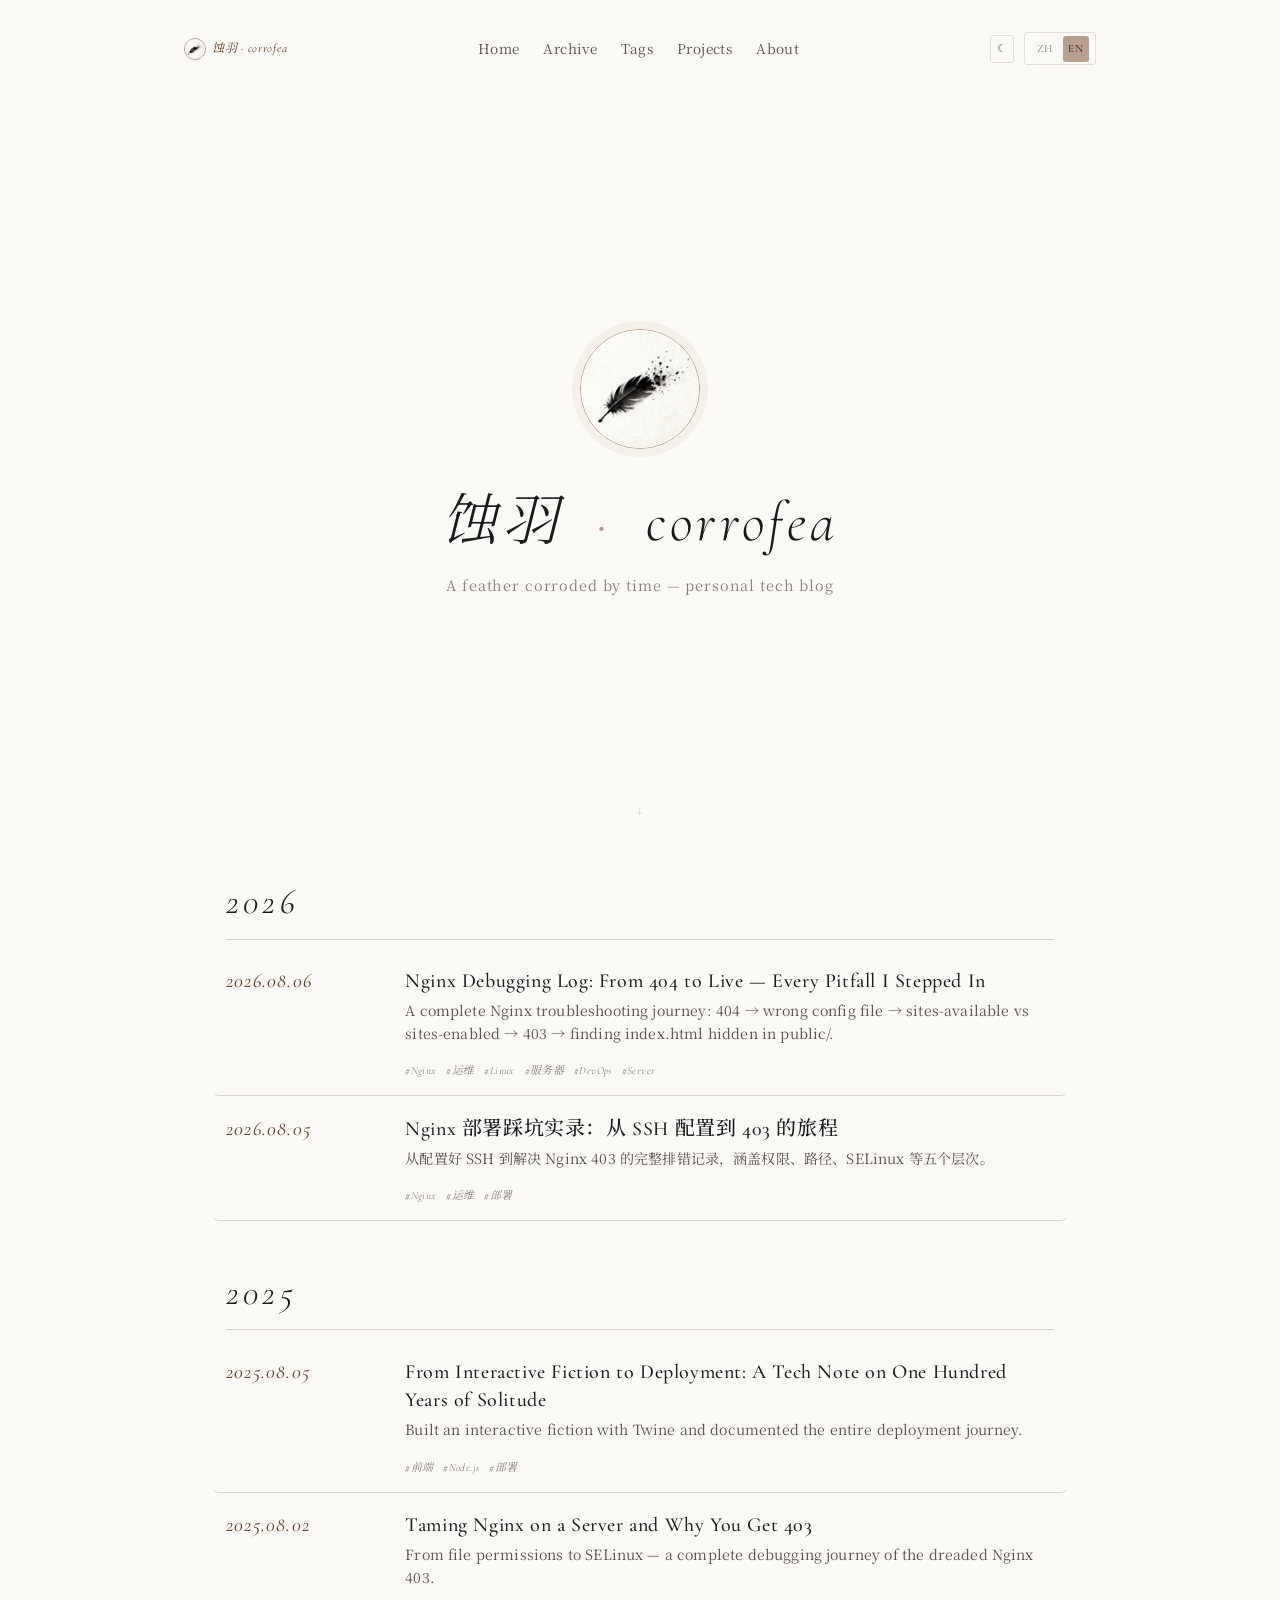
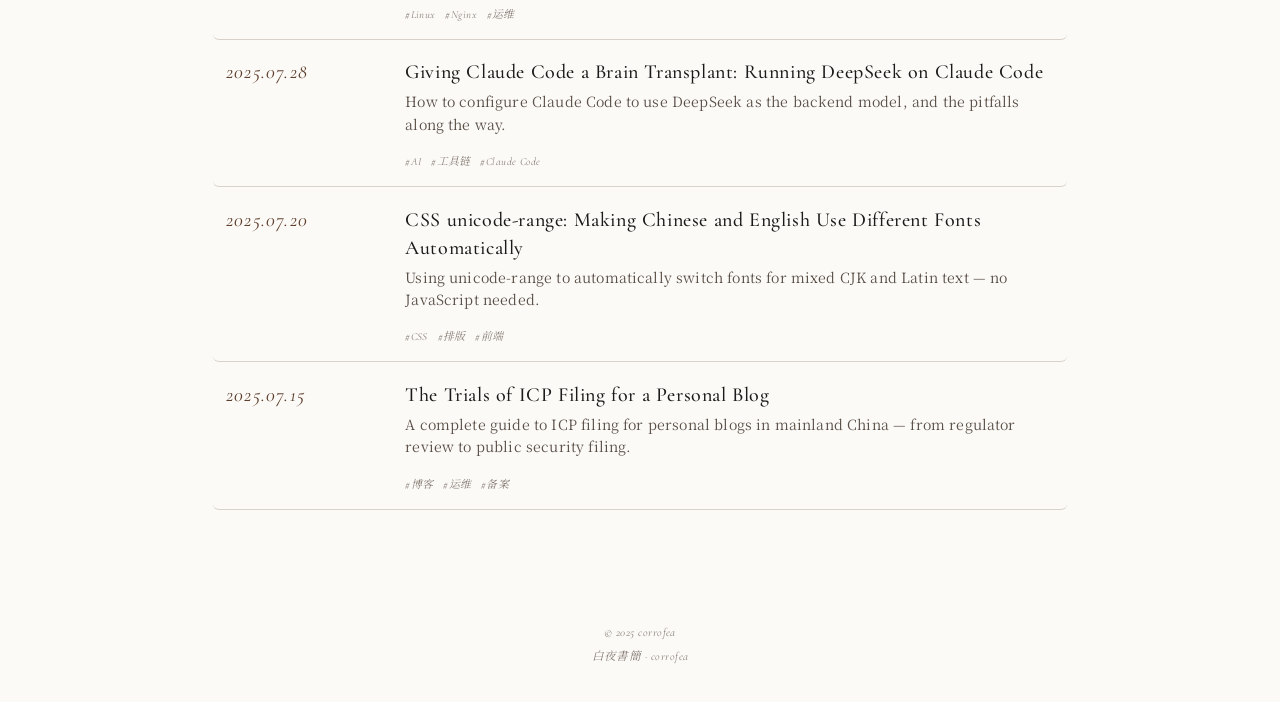
==== commit 53787dfd: "chore: replace SVG placeholder avatar with real webp photo" ====
--- a/public/index.html
+++ b/public/index.html
@@ -44,7 +44,7 @@
 <!-- Hero: 头像 + 站点标识 + 滚动引导 -->
 <header class="home-hero">
 <div class="hero-avatar">
-<img src="assets/images/common/avatar.svg" alt="corrofea">
+<img src="assets/images/common/avatar.webp" alt="corrofea">
 </div>
 <h1 class="hero-title">
 <span>蚀羽</span>
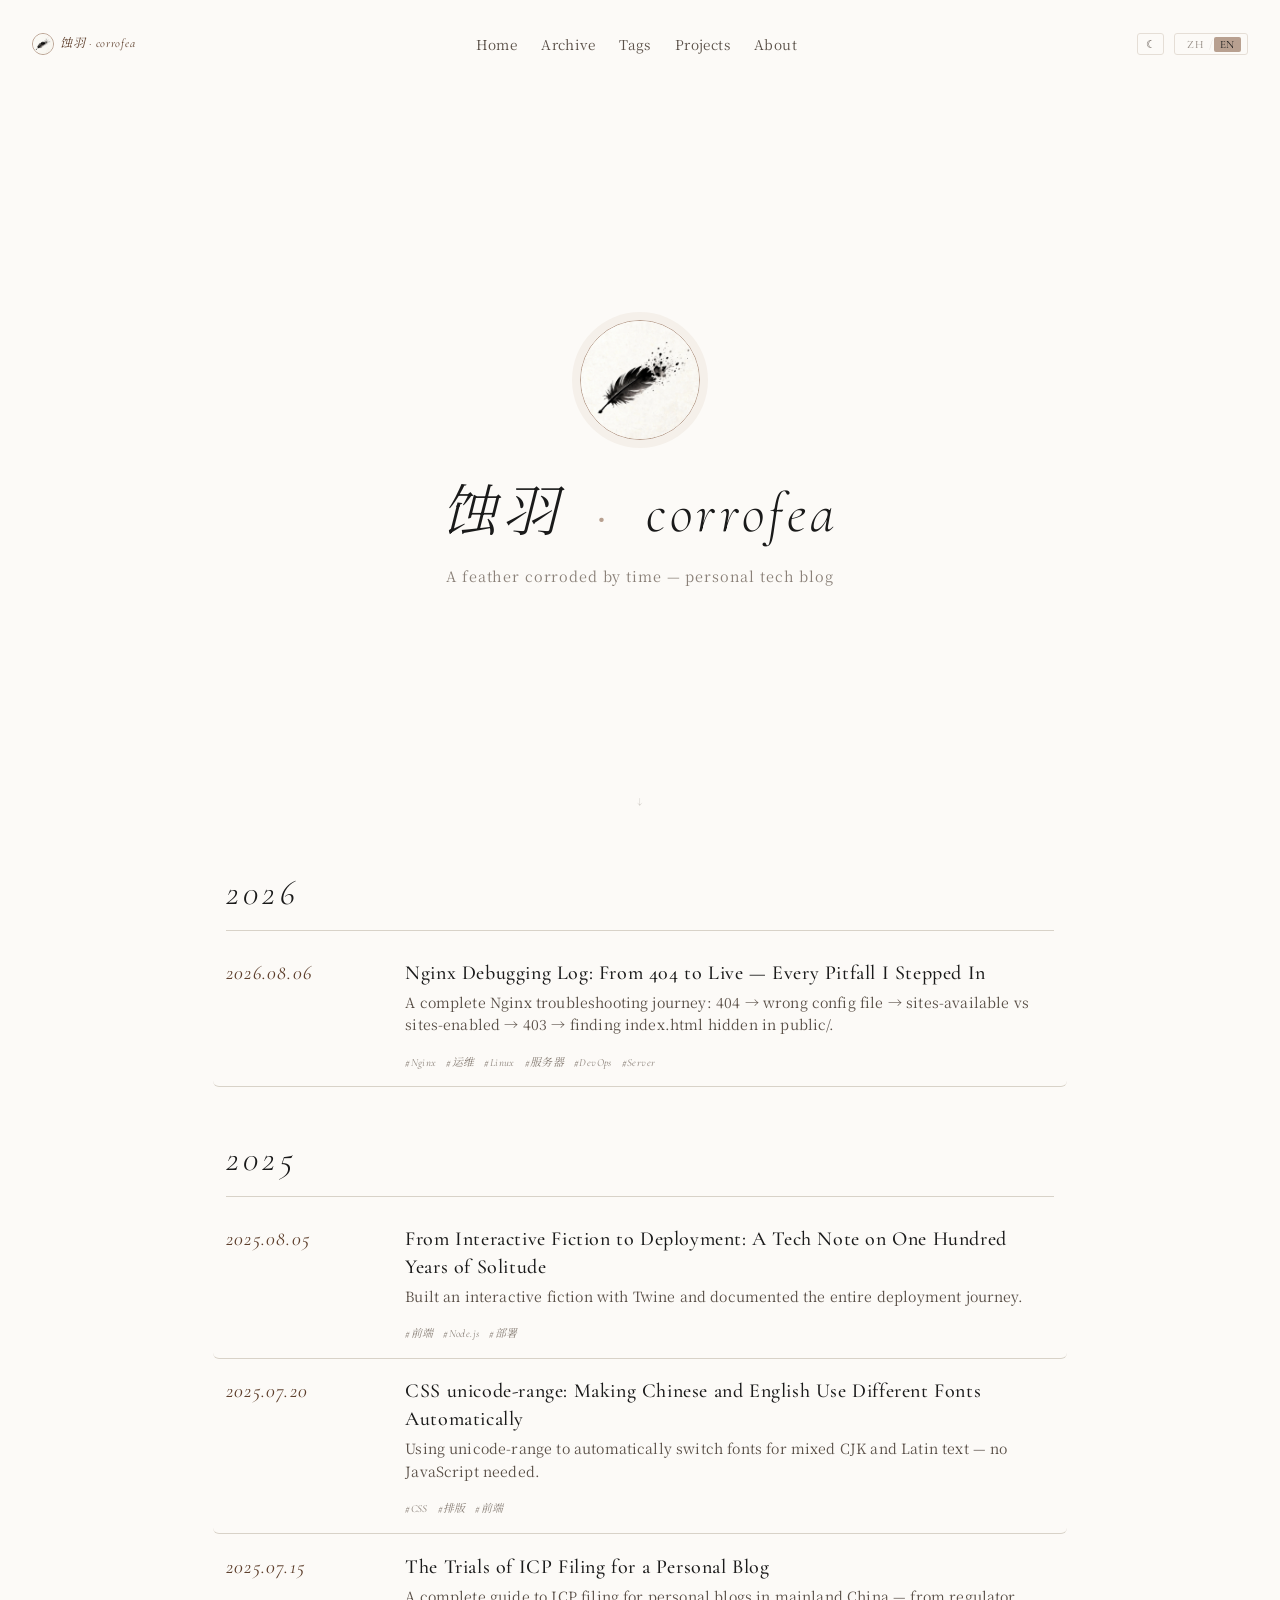
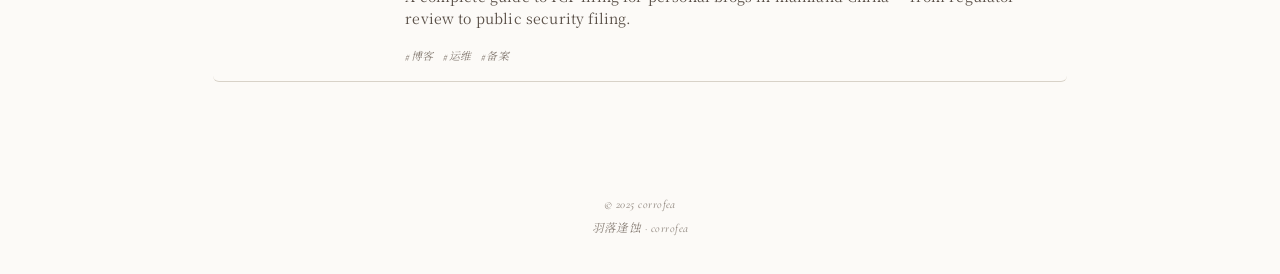
==== commit 8b09e63f: "feat: hero section, card-style post layout, branding refresh ✨ Hero & Identity - Add full-viewport h" ====
--- a/public/index.html
+++ b/public/index.html
@@ -67,10 +67,10 @@
 <!-- ====== Preloaded Data (zero fetch for homepage) ====== -->
 <script>
 window.__I18N__ = {
-  "zh": {"site":{"name":"蚀羽","subtitle":"corrofea","description":"被时间侵蚀的羽毛 — 个人技术博客"},"nav":{"home":"首页","archive":"归档","tags":"标签","projects":"项目","about":"关于"},"home":{"no_posts":"羽毛还在生长……","scroll_hint":"↓"},"post":{"back":"← 返回","not_found":"这片羽毛被风吹散了。","toc":"目录","prev":"上一篇","next":"下一篇","no_next":"已是最后一篇","min_read":"分钟阅读"},"archive":{"title":"归档 — 蚀羽 · corrofea","heading":"文章归档","empty":"时光还未留下痕迹。"},"tags":{"title":"标签 — 蚀羽 · corrofea","heading":"标签","empty":"暂无标签。"},"about":{"title":"关于 — 蚀羽 · corrofea","heading":"关于","p1":"这里是蚀羽（corrofea）的个人技术博客。","p2":"蚀羽 — corrode（腐蚀）+ feather（羽毛）= 被时间侵蚀的羽毛。技术像时间，在不经意间改变了每一片羽毛的纹理。这个博客记录我在编程世界中的思考、试错和沉淀。","p3":"主要关注：前端工程、工具链、服务器运维、以及那些「折腾之后终于跑通了」的时刻。","motto":"代码会过时，羽毛会风化，但蚀痕本身就是意义。","back_home":"← 回到首页"},"footer":{"copyright":"© 2025 蚀羽 · corrofea","powered":"白夜書簡 · 蚀羽版"},"projects":{"title":"项目 — 蚀羽 · corrofea","heading":"项目","subtitle":"一些自己折腾的东西","empty":"还没有项目展示。","view_github":"GitHub →","source":"源码","demo":"演示"},"theme":{"light":"浅色","dark":"深色"}},
-  "en": {"site":{"name":"corrofea","subtitle":"蚀羽","description":"A feather corroded by time — personal tech blog"},"nav":{"home":"Home","archive":"Archive","tags":"Tags","projects":"Projects","about":"About"},"home":{"no_posts":"Feathers are still growing...","scroll_hint":"↓"},"post":{"back":"← Back","not_found":"This feather was scattered by the wind.","toc":"Outline","prev":"Previous","next":"Next","no_next":"No more posts","min_read":"min read"},"archive":{"title":"Archive — corrofea","heading":"Archive","empty":"Time has left no trace yet."},"tags":{"title":"Tags — corrofea","heading":"Tags","empty":"No tags yet."},"about":{"title":"About — corrofea","heading":"About","p1":"This is corrofea's personal tech blog.","p2":"Corrofea — corrode + feather = a feather eroded by time. Technology, like time, imperceptibly changes the texture of every feather. This blog records my thoughts, mistakes, and reflections in the world of programming.","p3":"Main interests: frontend engineering, toolchains, server operations, and those moments of \"I finally got it working after all the tinkering.\"","motto":"Code becomes obsolete, feathers weather away, but the marks of erosion themselves carry meaning.","back_home":"← Back home"},"footer":{"copyright":"© 2025 corrofea","powered":"白夜書簡 · corrofea"},"projects":{"title":"Projects — corrofea","heading":"Projects","subtitle":"Things I've built","empty":"No projects to show yet.","view_github":"GitHub →","source":"Source","demo":"Demo"},"theme":{"light":"Light","dark":"Dark"}}
+  "zh": {"site":{"name":"蚀羽","subtitle":"corrofea","description":"被时间侵蚀的羽毛 — 个人技术博客"},"nav":{"home":"首页","archive":"归档","tags":"标签","projects":"项目","about":"关于"},"home":{"no_posts":"羽毛还在生长……","scroll_hint":"↓"},"post":{"back":"← 返回","not_found":"这片羽毛被风吹散了。","toc":"目录","prev":"上一篇","next":"下一篇","no_next":"已是最后一篇","min_read":"分钟阅读"},"archive":{"title":"归档 — 蚀羽 · corrofea","heading":"文章归档","empty":"时光还未留下痕迹。"},"tags":{"title":"标签 — 蚀羽 · corrofea","heading":"标签","empty":"暂无标签。"},"about":{"title":"关于 — 蚀羽 · corrofea","heading":"关于","p1":"这里是蚀羽（corrofea）的个人技术博客。","p3":"主要关注：前端工程、工具链、服务器运维、以及那些「折腾之后终于跑通了」的时刻。","motto":"代码会过时，羽毛会风化，但蚀痕本身就是意义。","back_home":"← 回到首页"},"footer":{"copyright":"© 2025 蚀羽 · corrofea","powered":"羽落逢蚀 · 蚀羽版"},"projects":{"title":"项目 — 蚀羽 · corrofea","heading":"项目","subtitle":"一些自己折腾的东西","empty":"还没有项目展示。","view_github":"GitHub →","source":"源码","demo":"演示"},"theme":{"light":"浅色","dark":"深色"}},
+  "en": {"site":{"name":"corrofea","subtitle":"蚀羽","description":"A feather corroded by time — personal tech blog"},"nav":{"home":"Home","archive":"Archive","tags":"Tags","projects":"Projects","about":"About"},"home":{"no_posts":"Feathers are still growing...","scroll_hint":"↓"},"post":{"back":"← Back","not_found":"This feather was scattered by the wind.","toc":"Outline","prev":"Previous","next":"Next","no_next":"No more posts","min_read":"min read"},"archive":{"title":"Archive — corrofea","heading":"Archive","empty":"Time has left no trace yet."},"tags":{"title":"Tags — corrofea","heading":"Tags","empty":"No tags yet."},"about":{"title":"About — corrofea","heading":"About","p1":"This is corrofea's personal tech blog.","p3":"Main interests: frontend engineering, toolchains, server operations, and those moments of \"I finally got it working after all the tinkering.\"","motto":"Code becomes obsolete, feathers weather away, but the marks of erosion themselves carry meaning.","back_home":"← Back home"},"footer":{"copyright":"© 2025 corrofea","powered":"羽落逢蚀 · corrofea"},"projects":{"title":"Projects — corrofea","heading":"Projects","subtitle":"Things I've built","empty":"No projects to show yet.","view_github":"GitHub →","source":"Source","demo":"Demo"},"theme":{"light":"Light","dark":"Dark"}}
 };
-window.__POSTS__ = [{"slug": "nginx-config-debugging", "title": {"zh": "Nginx 配置排障实录：从 404 到上线，我踩过的每一个坑", "en": "Nginx Debugging Log: From 404 to Live — Every Pitfall I Stepped In"}, "date": "2026-08-06", "tags": ["Nginx", "运维", "Linux", "服务器", "DevOps", "Server"], "summary": {"zh": "一次完整的 Nginx 故障排查记录：404 → 错误的配置文件 → sites-available vs sites-enabled → 403 → 找到藏在 public/ 里的 index.html。", "en": "A complete Nginx troubleshooting journey: 404 → wrong config file → sites-available vs sites-enabled → 403 → finding index.html hidden in public/."}, "draft": false}, {"slug": "20260805-nginx-403-debugging", "title": {"zh": "Nginx 部署踩坑实录：从 SSH 配置到 403 的旅程"}, "date": "2026-08-05", "tags": ["Nginx", "运维", "部署"], "summary": {"zh": "从配置好 SSH 到解决 Nginx 403 的完整排错记录，涵盖权限、路径、SELinux 等五个层次。"}, "draft": false}, {"slug": "interactive-fiction-to-deploy", "title": {"zh": "从写一个交互小说到部署：一篇关于「百年孤独」的技术笔记", "en": "From Interactive Fiction to Deployment: A Tech Note on One Hundred Years of Solitude"}, "date": "2025-08-05", "tags": ["前端", "Node.js", "部署"], "summary": {"zh": "用 Twine 写了一个交互式小说，然后折腾部署的全过程记录。", "en": "Built an interactive fiction with Twine and documented the entire deployment journey."}, "draft": false}, {"slug": "nginx-403-debugging", "title": {"zh": "如何在服务器上折腾 Nginx 以及为什么会 403", "en": "Taming Nginx on a Server and Why You Get 403"}, "date": "2025-08-02", "tags": ["Linux", "Nginx", "运维"], "summary": {"zh": "从文件权限到 SELinux，一次 Nginx 403 排错的完整记录。", "en": "From file permissions to SELinux — a complete debugging journey of the dreaded Nginx 403."}, "draft": false}, {"slug": "deepseek-on-claude-code", "title": {"zh": "给 Claude Code 换脑：让 DeepSeek 跑在 Claude Code 上", "en": "Giving Claude Code a Brain Transplant: Running DeepSeek on Claude Code"}, "date": "2025-07-28", "tags": ["AI", "工具链", "Claude Code"], "summary": {"zh": "如何配置 Claude Code 使用 DeepSeek 作为后端模型，以及过程中踩的坑。", "en": "How to configure Claude Code to use DeepSeek as the backend model, and the pitfalls along the way."}, "draft": false}, {"slug": "css-unicode-range", "title": {"zh": "CSS 中的 unicode-range：让中英文自动用不同字体", "en": "CSS unicode-range: Making Chinese and English Use Different Fonts Automatically"}, "date": "2025-07-20", "tags": ["CSS", "排版", "前端"], "summary": {"zh": "利用 unicode-range 实现中英文混排时自动切换字体，无需 JS。", "en": "Using unicode-range to automatically switch fonts for mixed CJK and Latin text — no JavaScript needed."}, "draft": false}, {"slug": "blog-icp-filing", "title": {"zh": "个人博客备案踩坑记", "en": "The Trials of ICP Filing for a Personal Blog"}, "date": "2025-07-15", "tags": ["博客", "运维", "备案"], "summary": {"zh": "从管局审核到公安备案，中国大陆个人博客备案全流程与避坑指南。", "en": "A complete guide to ICP filing for personal blogs in mainland China — from regulator review to public security filing."}, "draft": false}];
+window.__POSTS__ = [{"slug": "nginx-config-debugging", "title": {"zh": "Nginx 配置排障实录：从 404 到上线，我踩过的每一个坑", "en": "Nginx Debugging Log: From 404 to Live — Every Pitfall I Stepped In"}, "date": "2026-08-06", "tags": ["Nginx", "运维", "Linux", "服务器", "DevOps", "Server"], "summary": {"zh": "一次完整的 Nginx 故障排查记录：404 → 错误的配置文件 → sites-available vs sites-enabled → 403 → 找到藏在 public/ 里的 index.html。", "en": "A complete Nginx troubleshooting journey: 404 → wrong config file → sites-available vs sites-enabled → 403 → finding index.html hidden in public/."}, "draft": false}, {"slug": "interactive-fiction-to-deploy", "title": {"zh": "从写一个交互小说到部署：一篇关于「百年孤独」的技术笔记", "en": "From Interactive Fiction to Deployment: A Tech Note on One Hundred Years of Solitude"}, "date": "2025-08-05", "tags": ["前端", "Node.js", "部署"], "summary": {"zh": "用 Twine 写了一个交互式小说，然后折腾部署的全过程记录。", "en": "Built an interactive fiction with Twine and documented the entire deployment journey."}, "draft": false}, {"slug": "css-unicode-range", "title": {"zh": "CSS 中的 unicode-range：让中英文自动用不同字体", "en": "CSS unicode-range: Making Chinese and English Use Different Fonts Automatically"}, "date": "2025-07-20", "tags": ["CSS", "排版", "前端"], "summary": {"zh": "利用 unicode-range 实现中英文混排时自动切换字体，无需 JS。", "en": "Using unicode-range to automatically switch fonts for mixed CJK and Latin text — no JavaScript needed."}, "draft": false}, {"slug": "blog-icp-filing", "title": {"zh": "个人博客备案踩坑记", "en": "The Trials of ICP Filing for a Personal Blog"}, "date": "2025-07-15", "tags": ["博客", "运维", "备案"], "summary": {"zh": "从管局审核到公安备案，中国大陆个人博客备案全流程与避坑指南。", "en": "A complete guide to ICP filing for personal blogs in mainland China — from regulator review to public security filing."}, "draft": false}];
 </script>
 <!-- ====== End Preloaded Data ====== -->
 
--- a/public/styles/bundle.css
+++ b/public/styles/bundle.css
@@ -2,7 +2,7 @@
 
 /* === reset.css === */
 /* ============================================
-   Reset — 白夜書簡 · 蚀羽版
+   Reset — 羽落逢蚀 · 蚀羽版
    极简重置，保留必要的可访问性
    ============================================ */
 
@@ -83,7 +83,7 @@
 
 /* === variables.css === */
 /* ============================================
-   Design Variables — 白夜書簡 · 蚀羽版
+   Design Variables — 羽落逢蚀 · 蚀羽版
    无纯白、无纯黑。所有颜色带轻微风化感。
    Theme transition: 1.2s ease on background-color
    ============================================ */
@@ -93,6 +93,7 @@
 [data-theme="light"] {
   /* 背景与表面 */
   --color-bg:            #FCFAF7;
+  --color-card:          #FFFDF9;
   --color-surface:       #F5F0EA;
   --color-surface-hover: #EFE8E0;
   --color-border:        #E5DED6;
@@ -127,6 +128,7 @@
 /* ---- 深色主题 ---- */
 [data-theme="dark"] {
   --color-bg:            #15151A;
+  --color-card:          #1C1C24;
   --color-surface:       #1E1E24;
   --color-surface-hover: #26262E;
   --color-border:        #3A3A42;
@@ -179,7 +181,7 @@
 
 /* === typography.css === */
 /* ============================================
-   Typography — 白夜書簡 · 蚀羽版
+   Typography — 羽落逢蚀 · 蚀羽版
    标题: Cormorant Garamond + Noto Serif SC
    正文: Noto Serif SC + Georgia
    代码: JetBrains Mono + SF Mono
@@ -364,7 +366,7 @@
 
 /* === layout.css === */
 /* ============================================
-   Layout — 白夜書簡 · 蚀羽版
+   Layout — 羽落逢蚀 · 蚀羽版
    内容最大宽度 860px，居中
    ============================================ */
 
@@ -422,12 +424,12 @@
 
 /* === components/header.css === */
 /* ============================================
-   Header — 白夜書簡 · 蚀羽版
+   Header — 羽落逢蚀 · 蚀羽版
    极简导航：站点标识 + 导航链接 + 控制按钮
    ============================================ */
 
 .site-header {
-  padding: 2rem 0 1.5rem;
+  padding: 2rem 2rem 1.5rem;
   font-family: var(--font-body);
 }
 
@@ -522,7 +524,18 @@
   text-decoration: none;
 }
 
-/* ---- 语言切换按钮 ---- */
+/* 主题切换按钮：固定宽高防止 ☀/☾ 切换时大小跳动 */
+#btn-theme-toggle {
+  display: inline-flex;
+  align-items: center;
+  justify-content: center;
+  width: 2.4em;
+  height: 2em;
+  line-height: 1;
+  padding: 0;
+}
+
+/* ---- 语言切换按钮：与主题按钮等高对齐 ---- */
 .btn-lang {
   display: inline-flex;
   align-items: center;
@@ -531,15 +544,20 @@
   cursor: pointer;
   padding: 0;
   font-family: var(--font-heading);
-  font-size: 0.68rem;
+  font-size: 0.7rem;
   letter-spacing: 0.05em;
-  border-radius: 4px;
+  border-radius: 3px;
   overflow: hidden;
+  height: 2em;
+  line-height: 1;
 }
 
 .lang-zh, .lang-en {
-  padding: 0.25em 0.5em;
-  border-radius: 3px;
+  padding: 0 0.55em;
+  display: inline-flex;
+  align-items: center;
+  height: 100%;
+  border-radius: 2px;
   transition: background 0.3s ease, color 0.3s ease;
   color: var(--color-text-muted);
 }
@@ -570,13 +588,13 @@
   .header-controls {
     position: absolute;
     top: 2rem;
-    right: 1.5rem;
+    right: 2rem;
   }
 }
 
 /* === components/footer.css === */
 /* ============================================
-   Footer — 白夜書簡 · 蚀羽版
+   Footer — 羽落逢蚀 · 蚀羽版
    极淡、极小、像页脚的尘埃
    ============================================ */
 
@@ -603,7 +621,7 @@
 
 /* === components/navbar.css === */
 /* ============================================
-   Navbar — 白夜書簡 · 蚀羽版
+   Navbar — 羽落逢蚀 · 蚀羽版
    （被 header.css 引用，导航栏内部细节）
    ============================================ */
 
@@ -614,7 +632,7 @@
 
 /* === components/card.css === */
 /* ============================================
-   Card — 白夜书简 · 蚀羽版
+   Card — 羽落逢蚀 · 蚀羽版
    文章卡片：日期左置 + 标题 + 年份分组
    ============================================ */
 
@@ -741,7 +759,7 @@
 
 /* === components/button.css === */
 /* ============================================
-   Button — 白夜書簡 · 蚀羽版
+   Button — 羽落逢蚀 · 蚀羽版
    按钮风格：极简、无花哨装饰
    ============================================ */
 
@@ -814,7 +832,7 @@
 
 /* === components/post.css === */
 /* ============================================
-   Post — 白夜書簡 · 蚀羽版
+   Post — 羽落逢蚀 · 蚀羽版
    文章详情页排版：标题居中、正文行高 1.8
    代码块深色无边、引用斜体无竖线
    ============================================ */
@@ -823,7 +841,7 @@
 .post-header {
   text-align: center;
   margin-bottom: 3rem;
-  padding-top: 6vh;
+  padding-top: 0;
 }
 
 .post-header .post-back {
@@ -1007,12 +1025,23 @@
   display: flex;
   justify-content: center;
   gap: 2.5rem;
-  padding: 0 3.5rem;
+  padding: 2.5rem 3.5rem 4rem;
 }
 
 .post-layout .container {
   flex: 0 1 860px;
   min-width: 0;
+  /* 卡片样式：与背景分离 */
+  background: var(--color-card);
+  border: 1px solid var(--color-border);
+  border-radius: 8px;
+  padding: 3rem 3.5rem;
+  box-shadow: 0 2px 16px 3px rgba(0,0,0,0.04);
+}
+
+/* 深色模式下阴影加深 */
+[data-theme="dark"] .post-layout .container {
+  box-shadow: 0 2px 20px 4px rgba(0,0,0,0.25);
 }
 
 /* ---- 侧边目录 ---- */
@@ -1023,7 +1052,7 @@
   align-self: flex-start;
   max-height: calc(100vh - 6rem);
   overflow-y: auto;
-  padding-top: 7.5vh;
+  padding-top: 3rem;
   font-family: var(--font-heading);
 }
 
@@ -1203,7 +1232,7 @@
 
 /* === pages/home.css === */
 /* ============================================
-   Home Page — 白夜書簡 · 蚀羽版
+   Home Page — 羽落逢蚀 · 蚀羽版
    首屏 Hero + 文章列表
    ============================================ */
 
@@ -1331,7 +1360,7 @@
 
 /* === pages/archive.css === */
 /* ============================================
-   Archive Page — 白夜書簡 · 蚀羽版
+   Archive Page — 羽落逢蚀 · 蚀羽版
    按年份分组的时间线
    ============================================ */
 
@@ -1401,7 +1430,7 @@
 
 /* === pages/projects.css === */
 /* ============================================
-   Projects Page — 白夜書簡 · 蚀羽版
+   Projects Page — 羽落逢蚀 · 蚀羽版
    项目卡片：名称 + 类型徽章 + 描述 + 技术栈
    ============================================ */
 
@@ -1559,7 +1588,7 @@
 
 /* === pages/about.css === */
 /* ============================================
-   About Page — 白夜書簡 · 蚀羽版
+   About Page — 羽落逢蚀 · 蚀羽版
    关于页：个人信息、博客说明
    ============================================ */
 
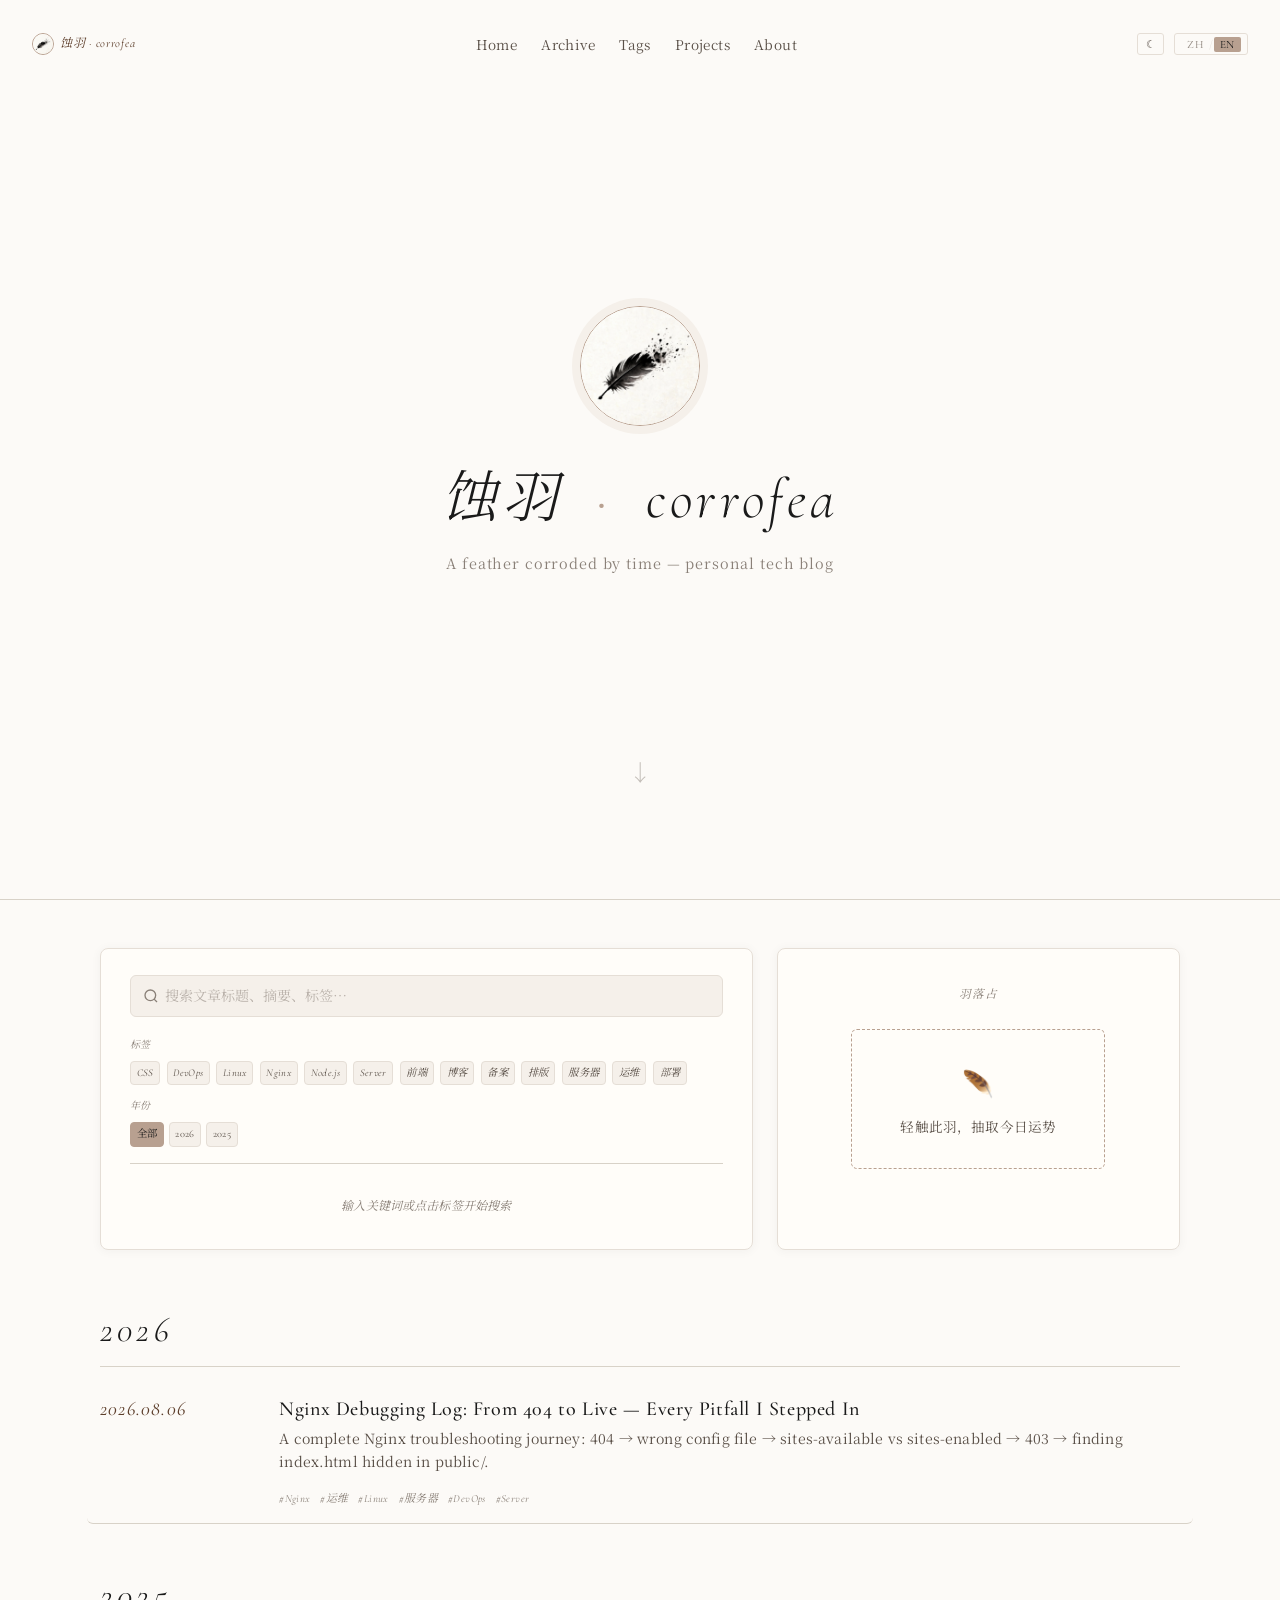
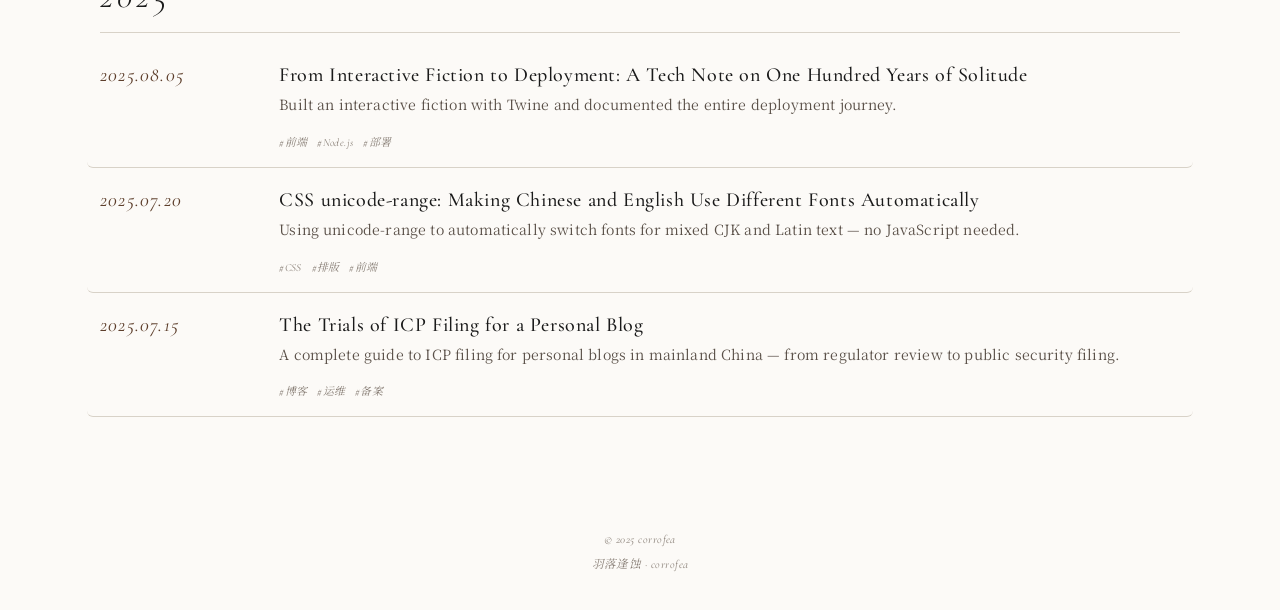
==== commit 0b5374fb: "feat: add dashboard layout with search panel and fortune draw - Add daily fortune draw system (羽落占 →" ====
--- a/public/index.html
+++ b/public/index.html
@@ -20,24 +20,26 @@
 <style>
 body{background:#FCFAF7;color:#262626;font-family:"Noto Serif SC",Georgia,serif;margin:0;min-height:100vh}
 [data-theme="dark"] body{background:#15151A;color:#EDE9E2}
-.home-hero{min-height:85vh;display:flex;flex-direction:column;justify-content:center;align-items:center;text-align:center;position:relative;padding:2rem 1rem}
+#home-page #site-header{position:absolute;top:0;left:0;right:0;z-index:10}.home-hero{height:100vh;height:100dvh;box-sizing:border-box;display:flex;flex-direction:column;justify-content:center;align-items:center;text-align:center;position:relative;padding:2rem 1rem;border-bottom:1px solid #D8D2C8}
 .hero-avatar{width:120px;height:120px;border-radius:50%;overflow:hidden;margin-bottom:2.5rem;border:1px solid #B8A090;box-shadow:0 0 0 8px #F5F0EA}
-[data-theme="dark"] .hero-avatar{box-shadow:0 0 0 8px #1E1E24}
+[data-theme="dark"] .hero-avatar{box-shadow:0 0 0 8px #1E1E24}[data-theme="dark"] .home-hero{border-bottom-color:#2E2E36}
 .hero-title{font-family:"Cormorant Garamond","Noto Serif SC",serif;font-size:3.5rem;font-weight:300;font-style:italic;color:#1A1A1A;letter-spacing:.08em;margin:0;line-height:1.2}
 [data-theme="dark"] .hero-title{color:#F2EFE9}
 .hero-title-sep{color:#B8A090;margin:0 .3em;font-style:normal}
 .hero-subtitle{font-size:.9rem;color:#8A8078;margin-top:1rem;letter-spacing:.06em}
-.hero-scroll{position:absolute;bottom:2rem;left:0;right:0;text-align:center}
-.hero-scroll .arrow-down{display:inline-block;font-size:.8rem;color:#8A8078;opacity:.35;animation:arrowPulse 3s ease infinite}
-@keyframes arrowPulse{0%,100%{opacity:.25;transform:translateY(0)}50%{opacity:.6;transform:translateY(4px)}}
+.hero-scroll{position:absolute;bottom:12%;left:0;right:0;text-align:center;z-index:1}
+.hero-scroll-arrow{display:inline-block;font-size:1.4rem;color:#8A8078;opacity:.5;cursor:pointer;animation:featherFloat 3s ease-in-out infinite;user-select:none}
+.hero-scroll-arrow:hover{opacity:.8}
+@keyframes featherFloat{0%,100%{transform:translateY(0);opacity:.4}50%{transform:translateY(-8px);opacity:.7}}
 #post-list:empty::after{content:"...";display:block;text-align:center;color:#8A8078;padding:3rem 0;font-style:italic}
-.home-posts-section{padding:0 1rem;max-width:860px;margin:0 auto 4rem}
-@media(max-width:768px){.home-hero{min-height:75vh}.hero-title{font-size:2.4rem}.hero-avatar{width:96px;height:96px;margin-bottom:2rem;box-shadow:0 0 0 6px #F5F0EA}}
+.home-posts-section{max-width:1080px;margin:0 auto 4rem;padding:0}
+.home-dashboard{display:flex;gap:1.5rem;max-width:1080px;margin:3rem auto;padding:0;align-items:stretch}.home-dashboard-search{flex:1.618;min-width:0}.home-dashboard-fortune{flex:1;min-width:0}
+@media(max-width:768px){.home-hero{height:90vh;height:90dvh;padding:2rem 1rem}.hero-title{font-size:2.4rem}.hero-avatar{width:96px;height:96px;margin-bottom:2rem;box-shadow:0 0 0 6px #F5F0EA}.home-dashboard{flex-direction:column;gap:1rem;padding:0 1rem}.home-posts-section{padding:0 1rem}}
 </style>
 
 <link rel="stylesheet" href="styles/bundle.css?v=1786068559">
 </head>
-<body>
+<body id="home-page">
 <div class="page">
 <div id="site-header"></div>
 <main>
@@ -52,8 +54,15 @@
 <span>corrofea</span>
 </h1>
 <p class="hero-subtitle" data-i18n="site.description">被时间侵蚀的羽毛 — 个人技术博客</p>
-<div class="hero-scroll"><span class="arrow-down">↓</span></div>
+<div class="hero-scroll"><span class="hero-scroll-arrow" onclick="document.getElementById('hero-end').scrollIntoView({behavior:'smooth',block:'start'})" title="向下翻">↓</span></div>
 </header>
+<div id="hero-end"></div>
+
+<!-- 仪表盘：搜索 + 片羽签 -->
+<div class="home-dashboard" id="dashboard">
+<div class="home-dashboard-search" id="search-panel-container"></div>
+<div class="home-dashboard-fortune" id="fortune-container"></div>
+</div>
 
 <!-- 文章列表 -->
 <div class="home-posts-section">
@@ -80,6 +89,8 @@
 <script src="scripts/components/theme.js?v=1786068559"></script>
 <script src="scripts/components/header.js?v=1786068559"></script>
 <script src="scripts/components/footer.js?v=1786068559"></script>
+<script src="scripts/components/search.js?v=1786068559"></script>
+<script src="scripts/components/fortune.js?v=1786068559"></script>
 
 <script>
 (function () {
@@ -135,7 +146,20 @@
 
   I18n.onChange(function () { renderPostList(); });
   window.renderPostList = renderPostList;
-  window.initHome = renderPostList;
+  window.initHome = function () {
+    // 搜索面板
+    var sc = document.getElementById('search-panel-container');
+    if (sc) {
+      var posts = Posts.publishedSync();
+      sc.innerHTML = Search.buildPanel(posts);
+      Search.bindEvents(function () { return I18n.lang(); });
+    }
+    // 片羽签
+    var fc = document.getElementById('fortune-container');
+    if (fc) Fortune.render(fc);
+    // 文章列表
+    renderPostList();
+  };
 })();
 </script>
 
--- a/public/styles/bundle.css
+++ b/public/styles/bundle.css
@@ -837,6 +837,18 @@
    代码块深色无边、引用斜体无竖线
    ============================================ */
 
+/* ---- 阅读进度条 ---- */
+.progress-bar {
+  position: fixed;
+  top: 0;
+  left: 0;
+  width: 0;
+  height: 2px;
+  background: var(--color-accent);
+  z-index: 10000;
+  transition: width 0.1s linear;
+}
+
 /* ---- 文章头部 ---- */
 .post-header {
   text-align: center;
@@ -919,6 +931,69 @@
   height: auto;
   margin: 2em auto;
   border-radius: 2px;
+  cursor: zoom-in;
+  transition: opacity 0.2s ease;
+}
+
+.article-content img:hover {
+  opacity: 0.92;
+}
+
+/* ---- 图片灯箱 ---- */
+.lightbox {
+  position: fixed;
+  inset: 0;
+  z-index: 9999;
+  display: flex;
+  align-items: center;
+  justify-content: center;
+  opacity: 0;
+  visibility: hidden;
+  transition: opacity 0.25s ease, visibility 0.25s ease;
+}
+
+.lightbox.open {
+  opacity: 1;
+  visibility: visible;
+}
+
+.lightbox-backdrop {
+  position: absolute;
+  inset: 0;
+  background: rgba(21, 21, 26, 0.92);
+}
+
+[data-theme="light"] .lightbox-backdrop {
+  background: rgba(21, 21, 26, 0.85);
+}
+
+.lightbox-close {
+  position: absolute;
+  top: 1.5rem;
+  right: 1.5rem;
+  z-index: 2;
+  background: none;
+  border: none;
+  color: #ccc;
+  font-size: 1.5rem;
+  cursor: pointer;
+  line-height: 1;
+  padding: 0.3em;
+  transition: color 0.2s ease;
+}
+
+.lightbox-close:hover {
+  color: #fff;
+}
+
+.lightbox-img {
+  position: relative;
+  z-index: 1;
+  max-width: 90vw;
+  max-height: 90vh;
+  object-fit: contain;
+  border-radius: 2px;
+  cursor: default;
 }
 
 /* ---- 文章底部 ---- */
@@ -1230,15 +1305,457 @@
   }
 }
 
+/* === components/search.css === */
+/* ============================================
+   Search — 羽落逢蚀 · 蚀羽版
+   搜索面板：输入 + 标签筛选 + 年份过滤 + 结果
+   ============================================ */
+
+/* ---- 搜索面板 ---- */
+.search-panel {
+  height: 100%;
+  box-sizing: border-box;
+  background: var(--color-card);
+  border: 1px solid var(--color-border);
+  border-radius: 8px;
+  padding: 1.6rem 1.8rem;
+  box-shadow: 0 1px 8px 2px rgba(0,0,0,0.03);
+}
+
+/* ---- 搜索输入框 ---- */
+.search-input-wrap {
+  position: relative;
+  display: flex;
+  align-items: center;
+  margin-bottom: 1.2rem;
+}
+
+.search-icon {
+  position: absolute;
+  left: 0.8rem;
+  width: 1rem;
+  height: 1rem;
+  color: var(--color-text-muted);
+  pointer-events: none;
+}
+
+.search-input {
+  width: 100%;
+  padding: 0.55em 2.4em 0.55em 2.4em;
+  font-family: var(--font-body);
+  font-size: 0.88rem;
+  color: var(--color-text);
+  background: var(--color-surface);
+  border: 1px solid var(--color-border);
+  border-radius: 6px;
+  outline: none;
+  transition: border-color 0.2s ease, box-shadow 0.2s ease;
+}
+
+.search-input:focus {
+  border-color: var(--color-accent-subtle);
+  box-shadow: 0 0 0 2px rgba(184, 160, 144, 0.15);
+}
+
+.search-input::placeholder {
+  color: var(--color-text-muted);
+  opacity: 0.55;
+}
+
+.search-clear {
+  position: absolute;
+  right: 0.5rem;
+  display: none;
+  align-items: center;
+  justify-content: center;
+  width: 1.5rem;
+  height: 1.5rem;
+  background: none;
+  border: none;
+  color: var(--color-text-muted);
+  font-size: 0.7rem;
+  cursor: pointer;
+  border-radius: 50%;
+  transition: background 0.15s ease;
+}
+
+.search-clear:hover {
+  background: var(--color-surface-hover);
+}
+
+/* ---- 筛选区域 ---- */
+.search-filters {
+  margin-bottom: 1rem;
+}
+
+.search-filter-label {
+  font-family: var(--font-heading);
+  font-size: 0.62rem;
+  font-weight: 400;
+  color: var(--color-text-muted);
+  letter-spacing: 0.06em;
+  font-style: italic;
+  margin-bottom: 0.4rem;
+}
+
+/* ---- 标签按钮 ---- */
+.search-tags {
+  display: flex;
+  flex-wrap: wrap;
+  gap: 0.4rem;
+  margin-bottom: 0.8rem;
+}
+
+.search-tag {
+  padding: 0.18em 0.55em;
+  font-family: var(--font-heading);
+  font-size: 0.65rem;
+  font-style: italic;
+  color: var(--color-text-secondary);
+  background: var(--color-surface);
+  border: 1px solid var(--color-border);
+  border-radius: 4px;
+  cursor: pointer;
+  letter-spacing: 0.03em;
+  transition: all 0.2s ease;
+}
+
+.search-tag:hover {
+  color: var(--color-accent);
+  border-color: var(--color-accent-subtle);
+}
+
+.search-tag.active {
+  color: var(--color-heading);
+  background: var(--color-accent-subtle);
+  border-color: var(--color-accent-subtle);
+}
+
+/* ---- 年份按钮 ---- */
+.search-years {
+  display: flex;
+  gap: 0.3rem;
+}
+
+.search-year {
+  padding: 0.18em 0.55em;
+  font-family: var(--font-heading);
+  font-size: 0.65rem;
+  color: var(--color-text-secondary);
+  background: var(--color-surface);
+  border: 1px solid var(--color-border);
+  border-radius: 4px;
+  cursor: pointer;
+  letter-spacing: 0.03em;
+  transition: all 0.2s ease;
+}
+
+.search-year:hover {
+  color: var(--color-accent);
+  border-color: var(--color-accent-subtle);
+}
+
+.search-year.active {
+  color: var(--color-heading);
+  background: var(--color-accent-subtle);
+  border-color: var(--color-accent-subtle);
+}
+
+/* ---- 结果区域 ---- */
+.search-results {
+  border-top: 1px solid var(--color-divider);
+  padding-top: 0.8rem;
+}
+
+.search-hint {
+  text-align: center;
+  font-family: var(--font-heading);
+  font-size: 0.75rem;
+  font-style: italic;
+  color: var(--color-text-muted);
+  padding: 1.2rem 0 0.4rem;
+}
+
+/* ---- 搜索结果项 ---- */
+.search-result-item {
+  display: block;
+  padding: 0.6rem 0.5rem;
+  border-radius: 4px;
+  text-decoration: none;
+  transition: background 0.15s ease;
+  border-bottom: 1px solid var(--color-divider);
+}
+
+.search-result-item:last-child {
+  border-bottom: none;
+}
+
+.search-result-item:hover {
+  background: var(--color-surface);
+  text-decoration: none;
+}
+
+.search-result-title {
+  display: block;
+  font-family: var(--font-heading);
+  font-size: 0.92rem;
+  font-weight: 500;
+  color: var(--color-heading);
+  line-height: 1.4;
+  margin-bottom: 0.15rem;
+}
+
+.search-result-title mark {
+  background: rgba(184, 160, 144, 0.25);
+  color: inherit;
+  border-radius: 2px;
+}
+
+[data-theme="dark"] .search-result-title mark {
+  background: rgba(210, 184, 162, 0.2);
+}
+
+.search-result-meta {
+  display: block;
+  font-family: var(--font-heading);
+  font-size: 0.62rem;
+  font-style: italic;
+  color: var(--color-text-muted);
+  margin-bottom: 0.2rem;
+}
+
+.search-result-tag {
+  margin-left: 0.3em;
+}
+
+.search-result-snippet {
+  display: block;
+  font-size: 0.78rem;
+  color: var(--color-text-secondary);
+  line-height: 1.5;
+}
+
+/* ---- 响应式 ---- */
+@media (max-width: 900px) {
+  .search-panel {
+    padding: 1.2rem;
+  }
+}
+
+/* === components/fortune.css === */
+/* ============================================
+   Fortune — 羽落占 · 片羽签
+   每日抽签卡片，位于 hero 与文章列表之间
+   ============================================ */
+
+/* ---- 卡片容器 ---- */
+.fortune-card {
+  height: 100%;
+  box-sizing: border-box;
+  padding: 2.2rem 1.5rem;
+  background: var(--color-card);
+  border: 1px solid var(--color-border);
+  border-radius: 8px;
+  text-align: center;
+  box-shadow: 0 1px 8px 2px rgba(0,0,0,0.03);
+  transition: box-shadow 0.3s ease, transform 0.3s ease;
+}
+
+.fortune-card:hover {
+  box-shadow: 0 2px 14px 3px rgba(0,0,0,0.06);
+  transform: translateY(-1px);
+}
+
+.fortune-card:hover {
+  box-shadow: 0 2px 14px 3px rgba(0,0,0,0.06);
+}
+
+[data-theme="dark"] .fortune-card {
+  box-shadow: 0 1px 8px 2px rgba(0,0,0,0.15);
+}
+
+[data-theme="dark"] .fortune-card:hover {
+  box-shadow: 0 2px 14px 3px rgba(0,0,0,0.25);
+}
+
+/* ---- 卡片标题 ---- */
+.fortune-title {
+  font-family: var(--font-heading);
+  font-size: 0.72rem;
+  font-weight: 400;
+  font-style: italic;
+  color: var(--color-text-muted);
+  letter-spacing: 0.08em;
+  margin-bottom: 1.5rem;
+}
+
+.fortune-title--result {
+  margin-bottom: 1rem;
+}
+
+/* ---- 抽签按钮 ---- */
+.fortune-draw-btn {
+  display: inline-flex;
+  flex-direction: column;
+  align-items: center;
+  gap: 0.6rem;
+  cursor: pointer;
+  font-family: var(--font-body);
+  font-size: 0.85rem;
+  color: var(--color-text-secondary);
+  padding: 1.8rem 3rem;
+  border: 1px dashed var(--color-accent-subtle);
+  border-radius: 6px;
+  transition: background 0.3s ease, border-color 0.3s ease, transform 0.2s ease;
+  user-select: none;
+}
+
+.fortune-draw-btn:hover {
+  background: var(--color-surface);
+  border-color: var(--color-accent);
+  transform: scale(1.02);
+}
+
+.fortune-draw-btn:active {
+  transform: scale(0.98);
+}
+
+.fortune-feather {
+  font-size: 1.6rem;
+  transition: transform 0.6s ease;
+}
+
+.fortune-draw-btn:hover .fortune-feather {
+  transform: translateY(-4px);
+}
+
+/* ---- 等级大字 ---- */
+.fortune-level {
+  font-family: var(--font-heading);
+  font-size: 3rem;
+  font-weight: 300;
+  letter-spacing: 0.2em;
+  margin-bottom: 0.8rem;
+  animation: fortuneReveal 0.6s ease both;
+}
+
+@keyframes fortuneReveal {
+  from {
+    opacity: 0;
+    transform: translateY(8px) scale(0.96);
+  }
+  to {
+    opacity: 1;
+    transform: translateY(0) scale(1);
+  }
+}
+
+/* ---- 哲言 ---- */
+.fortune-quote {
+  font-family: var(--font-heading);
+  font-size: 0.95rem;
+  font-style: italic;
+  color: var(--color-text-secondary);
+  line-height: 1.7;
+  letter-spacing: 0.04em;
+  margin-bottom: 1.5rem;
+  padding: 0 1rem;
+  animation: fortuneReveal 0.6s 0.1s ease both;
+}
+
+/* ---- 宜忌 ---- */
+.fortune-advice {
+  display: flex;
+  flex-direction: column;
+  gap: 0.4rem;
+  margin-bottom: 1.2rem;
+  padding: 0 2rem;
+  animation: fortuneReveal 0.6s 0.2s ease both;
+}
+
+.fortune-advice-item {
+  font-family: var(--font-body);
+  font-size: 0.84rem;
+  color: var(--color-text);
+  letter-spacing: 0.03em;
+  text-align: left;
+  display: flex;
+  align-items: baseline;
+  gap: 0.6em;
+}
+
+.fortune-label {
+  font-family: var(--font-heading);
+  font-size: 0.7rem;
+  font-weight: 500;
+  letter-spacing: 0.06em;
+  flex-shrink: 0;
+  min-width: 1.2em;
+}
+
+.fortune-good .fortune-label {
+  color: #6B8E6B;
+}
+
+.fortune-bad .fortune-label {
+  color: #B8766B;
+}
+
+[data-theme="dark"] .fortune-good .fortune-label {
+  color: #8AB88A;
+}
+
+[data-theme="dark"] .fortune-bad .fortune-label {
+  color: #D49080;
+}
+
+/* ---- 日期水印 ---- */
+.fortune-date {
+  font-family: var(--font-heading);
+  font-size: 0.65rem;
+  font-style: italic;
+  color: var(--color-text-muted);
+  letter-spacing: 0.06em;
+  margin-top: 1rem;
+  opacity: 0.5;
+  animation: fortuneReveal 0.6s 0.3s ease both;
+}
+
+/* ---- 响应式 ---- */
+@media (max-width: 768px) {
+  .fortune-card {
+    padding: 2rem 1.2rem;
+  }
+
+  .fortune-level {
+    font-size: 2.4rem;
+  }
+
+  .fortune-advice {
+    padding: 0 0.5rem;
+  }
+}
+
 /* === pages/home.css === */
 /* ============================================
    Home Page — 羽落逢蚀 · 蚀羽版
    首屏 Hero + 文章列表
    ============================================ */
 
+/* ---- 首页：导航栏浮在 hero 上方，不额外占高 ---- */
+#home-page #site-header {
+  position: absolute;
+  top: 0;
+  left: 0;
+  right: 0;
+  z-index: 10;
+}
+
 /* ---- 首屏 Hero ---- */
 .home-hero {
-  min-height: 85vh;
+  height: 100vh;
+  height: 100dvh;
+  box-sizing: border-box;
   display: flex;
   flex-direction: column;
   justify-content: center;
@@ -1246,6 +1763,11 @@
   text-align: center;
   position: relative;
   padding: 2rem 1rem;
+  border-bottom: 1px solid var(--color-divider);
+}
+
+[data-theme="dark"] .home-hero {
+  border-bottom-color: var(--color-border);
 }
 
 /* ---- 头像 ---- */
@@ -1301,29 +1823,57 @@
 /* ---- 滚动引导 ---- */
 .hero-scroll {
   position: absolute;
-  bottom: 2rem;
+  bottom: 12%;
   left: 0;
   right: 0;
   text-align: center;
 }
 
-.hero-scroll .arrow-down {
+.hero-scroll-arrow {
   display: inline-block;
-  font-size: 0.8rem;
-  color: var(--color-text-muted);
-  opacity: 0.35;
-  animation: arrowPulse 3s ease infinite;
-  font-family: var(--font-heading);
-}
-
-@keyframes arrowPulse {
-  0%, 100% { opacity: 0.25; transform: translateY(0); }
-  50%      { opacity: 0.6;  transform: translateY(4px); }
+  font-size: 1.4rem;
+  color: var(--color-text-muted);
+  opacity: 0.5;
+  cursor: pointer;
+  animation: featherFloat 3s ease-in-out infinite;
+  transition: opacity 0.3s ease;
+  user-select: none;
+}
+
+.hero-scroll-arrow:hover {
+  opacity: 0.8;
+}
+
+@keyframes featherFloat {
+  0%, 100% { transform: translateY(0); opacity: 0.4; }
+  50%      { transform: translateY(-8px); opacity: 0.7; }
+}
+
+/* ---- 仪表盘双栏：搜索 + 片羽签（黄金分割 ≈ 1.618 : 1） ---- */
+.home-dashboard {
+  display: flex;
+  gap: 1.5rem;
+  max-width: 1080px;
+  margin: 3rem auto 3rem;
+  padding: 0;
+  align-items: stretch;
+}
+
+.home-dashboard-search {
+  flex: 1.618;
+  min-width: 0;
+}
+
+.home-dashboard-fortune {
+  flex: 1;
+  min-width: 0;
 }
 
 /* ---- 文章列表区块 ---- */
 .home-posts-section {
-  margin-bottom: 4rem;
+  max-width: 1080px;
+  margin: 0 auto 4rem;
+  padding: 0;
 }
 
 .home-posts {
@@ -1343,7 +1893,9 @@
 /* ---- 响应式 ---- */
 @media (max-width: 768px) {
   .home-hero {
-    min-height: 75vh;
+    height: 90vh;
+    height: 90dvh;
+    padding: 2rem 1rem;
   }
 
   .hero-title {
@@ -1355,6 +1907,16 @@
     height: 96px;
     margin-bottom: 2rem;
     box-shadow: 0 0 0 6px var(--color-surface);
+  }
+
+  .home-dashboard {
+    flex-direction: column;
+    gap: 1rem;
+    padding: 0 1rem;
+  }
+
+  .home-posts-section {
+    padding: 0 1rem;
   }
 }
 
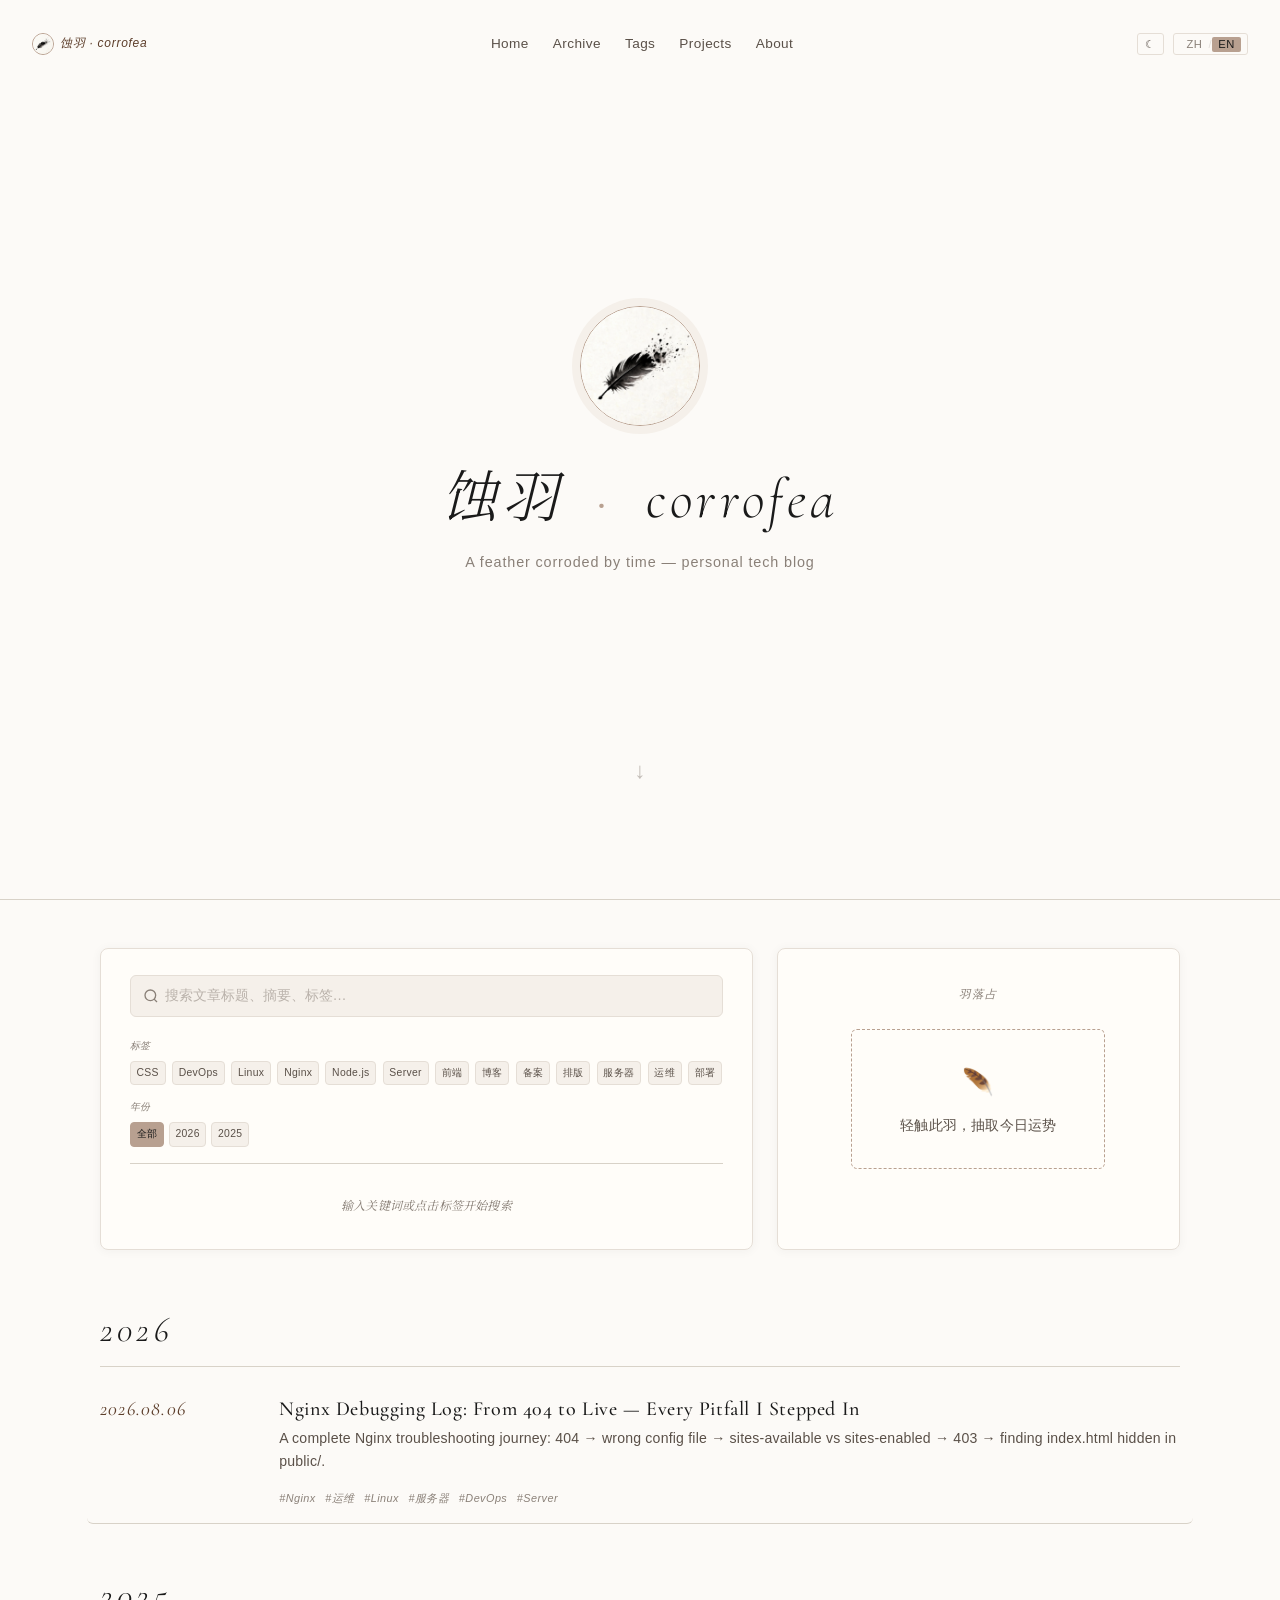
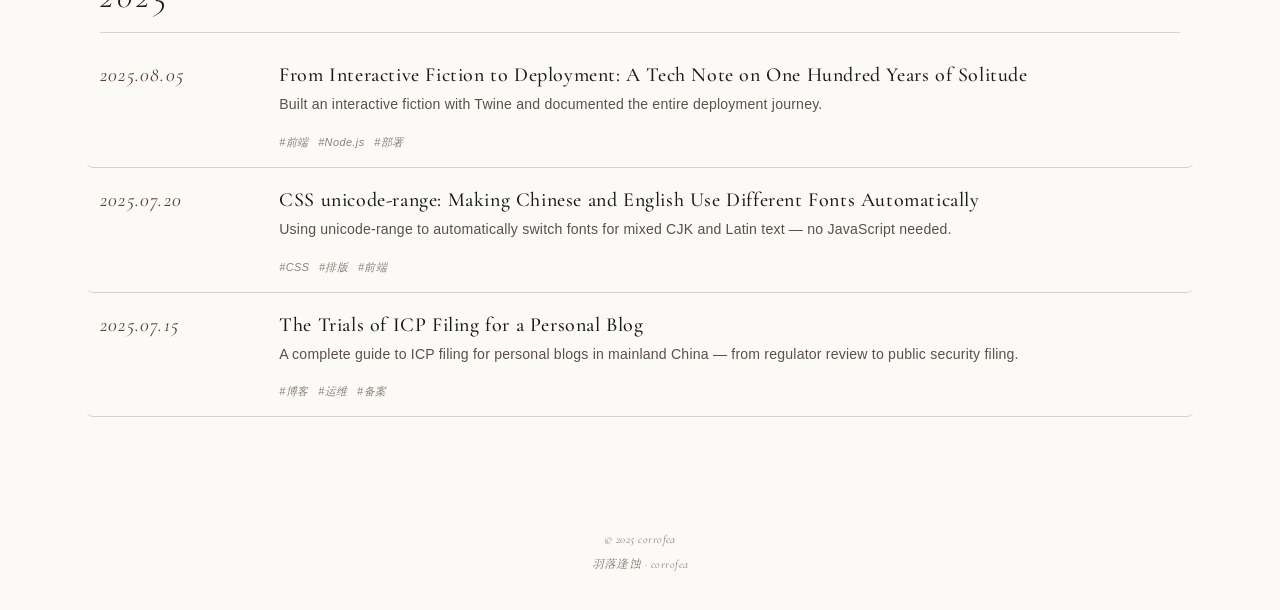
==== commit ecf015c9: "refactor: typography overhaul — body to system sans-serif, small UI readability - Change body font f" ====
--- a/public/index.html
+++ b/public/index.html
@@ -18,7 +18,7 @@
 
 <!-- Minimal critical inline: prevent FOUC before bundle.css loads -->
 <style>
-body{background:#FCFAF7;color:#262626;font-family:"Noto Serif SC",Georgia,serif;margin:0;min-height:100vh}
+body{background:#FCFAF7;color:#262626;font-family:-apple-system,BlinkMacSystemFont,"Segoe UI","PingFang SC","Hiragino Sans GB","Microsoft YaHei",sans-serif;margin:0;min-height:100vh}
 [data-theme="dark"] body{background:#15151A;color:#EDE9E2}
 #home-page #site-header{position:absolute;top:0;left:0;right:0;z-index:10}.home-hero{height:100vh;height:100dvh;box-sizing:border-box;display:flex;flex-direction:column;justify-content:center;align-items:center;text-align:center;position:relative;padding:2rem 1rem;border-bottom:1px solid #D8D2C8}
 .hero-avatar{width:120px;height:120px;border-radius:50%;overflow:hidden;margin-bottom:2.5rem;border:1px solid #B8A090;box-shadow:0 0 0 8px #F5F0EA}
--- a/public/styles/bundle.css
+++ b/public/styles/bundle.css
@@ -183,14 +183,14 @@
 /* ============================================
    Typography — 羽落逢蚀 · 蚀羽版
    标题: Cormorant Garamond + Noto Serif SC
-   正文: Noto Serif SC + Georgia
+   正文: 系统无衬线 (PingFang SC / Microsoft YaHei)
    代码: JetBrains Mono + SF Mono
    ============================================ */
 
 /* ---- 字体栈 ---- */
 :root {
   --font-heading:  "Cormorant Garamond", "Noto Serif SC", "STIX Two Text", "Times New Roman", serif;
-  --font-body:     "Noto Serif SC", "Georgia", "STIX Two Text", "Songti SC", serif;
+  --font-body:     -apple-system, BlinkMacSystemFont, "Segoe UI", "PingFang SC", "Hiragino Sans GB", "Microsoft YaHei", "Helvetica Neue", sans-serif;
   --font-code:     "JetBrains Mono", "SF Mono", "Cascadia Code", "Fira Code", monospace;
 }
 
@@ -205,11 +205,11 @@
 
 body {
   font-family: var(--font-body);
-  font-size: 1rem;
+  font-size: 1.05rem;
   line-height: 1.8;
-  font-weight: 400;
+  font-weight: 420;
   color: var(--color-text);
-  letter-spacing: 0.01em;
+  letter-spacing: 0.012em;
 }
 
 /* ---- 标题层级 ---- */
@@ -447,7 +447,7 @@
   font-weight: 400;
   color: var(--color-text-muted);
   letter-spacing: 0.06em;
-  font-family: var(--font-heading);
+  font-family: var(--font-body);
   font-style: italic;
   white-space: nowrap;
 }
@@ -515,7 +515,7 @@
   border-radius: 3px;
   cursor: pointer;
   letter-spacing: 0.04em;
-  font-family: var(--font-heading);
+  font-family: var(--font-body);
 }
 
 .header-controls button:hover {
@@ -547,6 +547,7 @@
   font-size: 0.7rem;
   letter-spacing: 0.05em;
   border-radius: 3px;
+  font-family: var(--font-body);
   overflow: hidden;
   height: 2em;
   line-height: 1;
@@ -741,7 +742,7 @@
 .post-card-tag {
   font-size: 0.68rem;
   color: var(--color-text-muted);
-  font-family: var(--font-heading);
+  font-family: var(--font-body);
   letter-spacing: 0.04em;
   font-style: italic;
 }
@@ -1080,7 +1081,7 @@
 }
 
 .post-tag {
-  font-family: var(--font-heading);
+  font-family: var(--font-body);
   font-size: 0.68rem;
   font-style: italic;
   color: var(--color-text-muted);
@@ -1099,18 +1100,19 @@
 .post-layout {
   display: flex;
   justify-content: center;
-  gap: 2.5rem;
+  gap: 1.5rem;
   padding: 2.5rem 3.5rem 4rem;
 }
 
 .post-layout .container {
   flex: 0 1 860px;
   min-width: 0;
+  margin: 0;
   /* 卡片样式：与背景分离 */
   background: var(--color-card);
   border: 1px solid var(--color-border);
   border-radius: 8px;
-  padding: 3rem 3.5rem;
+  padding: 3rem 3rem;
   box-shadow: 0 2px 16px 3px rgba(0,0,0,0.04);
 }
 
@@ -1121,25 +1123,32 @@
 
 /* ---- 侧边目录 ---- */
 .post-toc {
-  flex: 0 0 200px;
+  flex: 0 0 260px;
   position: sticky;
-  top: 3rem;
+  top: 2.5rem;
   align-self: flex-start;
-  max-height: calc(100vh - 6rem);
+  max-height: calc(100vh - 5rem);
   overflow-y: auto;
-  padding-top: 3rem;
-  font-family: var(--font-heading);
+  padding: 1.8rem 1.6rem;
+  font-family: -apple-system, BlinkMacSystemFont, "Segoe UI", "PingFang SC", "Hiragino Sans GB", "Microsoft YaHei", sans-serif;
+  background: var(--color-card);
+  border: 1px solid var(--color-border);
+  border-radius: 8px;
+  box-shadow: 0 2px 16px 3px rgba(0,0,0,0.04);
+}
+
+[data-theme="dark"] .post-toc {
+  box-shadow: 0 2px 20px 4px rgba(0,0,0,0.25);
 }
 
 .toc-title {
   display: flex;
   align-items: center;
   gap: 0.3em;
-  font-size: 0.72rem;
+  font-size: 0.85rem;
   font-weight: 400;
   color: var(--color-text-muted);
   letter-spacing: 0.06em;
-  font-style: italic;
   margin-bottom: 0.8rem;
   cursor: pointer;
   user-select: none;
@@ -1151,9 +1160,8 @@
 
 .toc-arrow {
   display: inline-block;
-  font-size: 0.6rem;
+  font-size: 0.7rem;
   transition: transform 0.3s ease;
-  font-style: normal;
 }
 
 .toc-collapsed .toc-arrow {
@@ -1176,9 +1184,9 @@
 
 #toc-nav a {
   display: block;
-  font-size: 0.75rem;
-  color: var(--color-text-muted);
-  padding: 0.25em 0 0.25em 1.35em;
+  font-size: 0.82rem;
+  color: var(--color-text-muted);
+  padding: 0.3em 0 0.3em 1.35em;
   text-decoration: none;
   transition: color 0.2s ease;
   letter-spacing: 0.03em;
@@ -1200,7 +1208,7 @@
   left: 0;
   top: 0.25em;
   width: 1.35em;
-  font-size: 0.55rem;
+  font-size: 0.65rem;
   transition: transform 0.25s ease;
   opacity: 0.5;
   text-align: center;
@@ -1230,7 +1238,7 @@
 .toc-h3 {
   position: relative;
   padding-left: 2rem;
-  font-size: 0.7rem !important;
+  font-size: 0.78rem !important;
   opacity: 0.85;
 }
 
@@ -1389,7 +1397,7 @@
 }
 
 .search-filter-label {
-  font-family: var(--font-heading);
+  font-family: var(--font-body);
   font-size: 0.62rem;
   font-weight: 400;
   color: var(--color-text-muted);
@@ -1408,9 +1416,8 @@
 
 .search-tag {
   padding: 0.18em 0.55em;
-  font-family: var(--font-heading);
+  font-family: var(--font-body);
   font-size: 0.65rem;
-  font-style: italic;
   color: var(--color-text-secondary);
   background: var(--color-surface);
   border: 1px solid var(--color-border);
@@ -1439,7 +1446,7 @@
 
 .search-year {
   padding: 0.18em 0.55em;
-  font-family: var(--font-heading);
+  font-family: var(--font-body);
   font-size: 0.65rem;
   color: var(--color-text-secondary);
   background: var(--color-surface);
@@ -1580,7 +1587,7 @@
 
 /* ---- 卡片标题 ---- */
 .fortune-title {
-  font-family: var(--font-heading);
+  font-family: var(--font-body);
   font-size: 0.72rem;
   font-weight: 400;
   font-style: italic;
@@ -1631,12 +1638,27 @@
 
 /* ---- 等级大字 ---- */
 .fortune-level {
+  display: flex;
+  align-items: center;
+  justify-content: center;
+  gap: 0.4em;
   font-family: var(--font-heading);
   font-size: 3rem;
   font-weight: 300;
   letter-spacing: 0.2em;
   margin-bottom: 0.8rem;
   animation: fortuneReveal 0.6s ease both;
+}
+
+.fortune-level-mark {
+  font-size: 1em;
+  font-weight: 200;
+  opacity: 0.55;
+  letter-spacing: 0;
+}
+
+.fortune-level-text {
+  letter-spacing: 0.2em;
 }
 
 @keyframes fortuneReveal {
@@ -1712,12 +1734,12 @@
 /* ---- 日期水印 ---- */
 .fortune-date {
   font-family: var(--font-heading);
-  font-size: 0.65rem;
+  font-size: 1rem;
   font-style: italic;
   color: var(--color-text-muted);
   letter-spacing: 0.06em;
   margin-top: 1rem;
-  opacity: 0.5;
+  opacity: 0.65;
   animation: fortuneReveal 0.6s 0.3s ease both;
 }
 
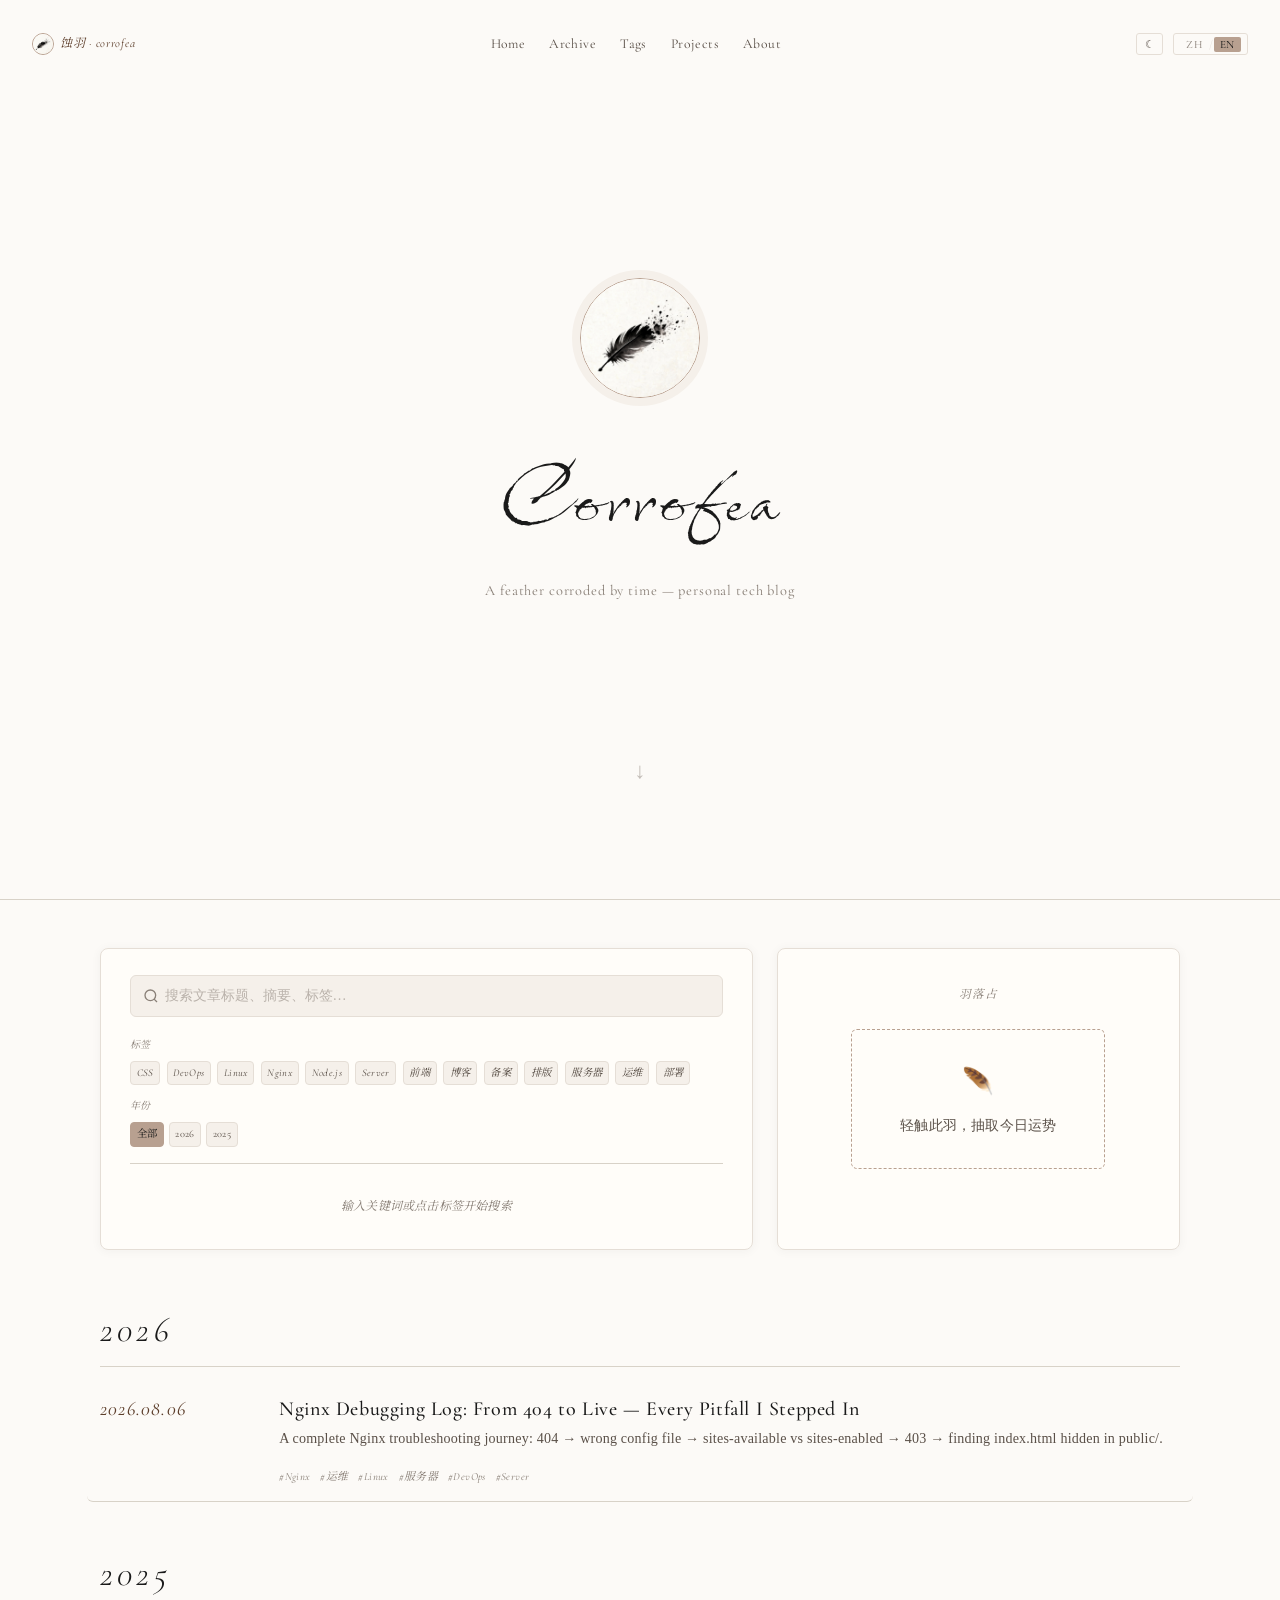
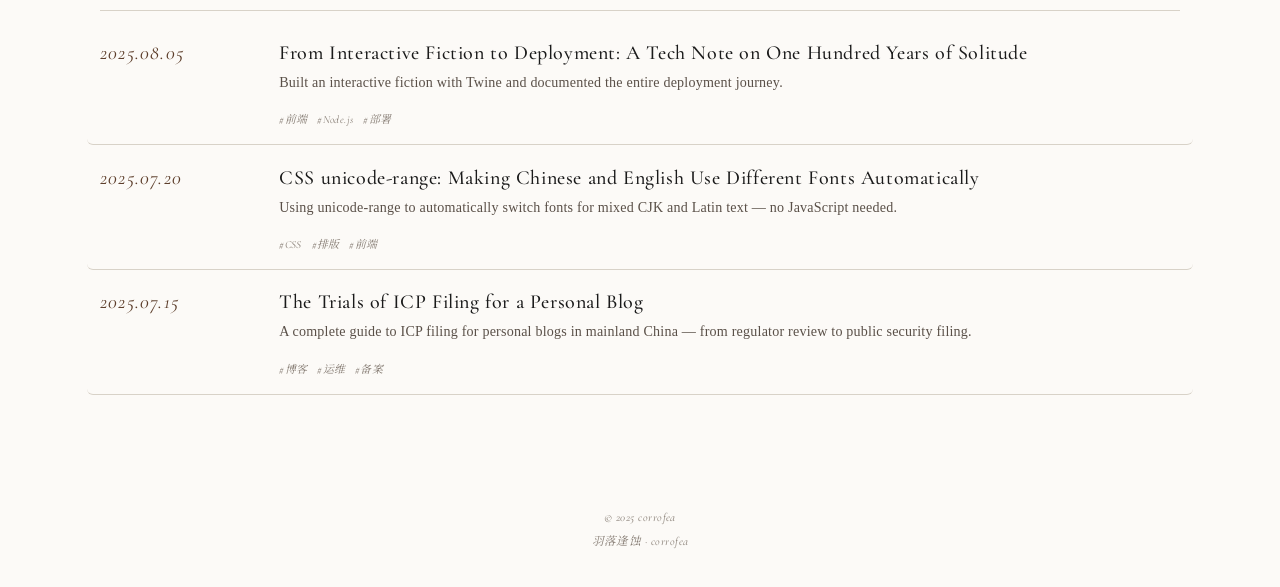
==== commit be3f9fc3: "refactor: simplify hero to English-only with Babylonica display font - Remove Chinese seal stamp and" ====
--- a/public/index.html
+++ b/public/index.html
@@ -13,19 +13,18 @@
 <!-- Fonts: non-blocking -->
 <link rel="preconnect" href="https://fonts.googleapis.com">
 <link rel="preconnect" href="https://fonts.gstatic.com" crossorigin>
-<link href="https://fonts.googleapis.com/css2?family=Cormorant+Garamond:ital,wght@0,300;0,400;0,500;0,600;1,300;1,400&family=JetBrains+Mono:ital,wght@0,400;0,500;1,400&family=Noto+Serif+SC:wght@300;400;500;600&display=swap" rel="stylesheet" media="print" onload="this.media='all'; this.onload=null;">
-<noscript><link href="https://fonts.googleapis.com/css2?family=Cormorant+Garamond:ital,wght@0,300;0,400;0,500;0,600;1,300;1,400&family=JetBrains+Mono:ital,wght@0,400;0,500;1,400&family=Noto+Serif+SC:wght@300;400;500;600&display=swap" rel="stylesheet"></noscript>
+<link href="https://fonts.googleapis.com/css2?family=Babylonica&family=Ma+Shan+Zheng&family=Cormorant+Garamond:ital,wght@0,300;0,400;0,500;0,600;1,300;1,400&family=JetBrains+Mono:ital,wght@0,400;0,500;1,400&family=Noto+Serif+SC:wght@300;400;500;600&display=swap" rel="stylesheet" media="print" onload="this.media='all'; this.onload=null;">
+<noscript><link href="https://fonts.googleapis.com/css2?family=Babylonica&family=Ma+Shan+Zheng&family=Cormorant+Garamond:ital,wght@0,300;0,400;0,500;0,600;1,300;1,400&family=JetBrains+Mono:ital,wght@0,400;0,500;1,400&family=Noto+Serif+SC:wght@300;400;500;600&display=swap" rel="stylesheet"></noscript>
 
 <!-- Minimal critical inline: prevent FOUC before bundle.css loads -->
 <style>
-body{background:#FCFAF7;color:#262626;font-family:-apple-system,BlinkMacSystemFont,"Segoe UI","PingFang SC","Hiragino Sans GB","Microsoft YaHei",sans-serif;margin:0;min-height:100vh}
+body{background:#FCFAF7;color:#262626;font-family:"Times New Roman","PingFang SC","Microsoft YaHei",sans-serif;margin:0;min-height:100vh}
 [data-theme="dark"] body{background:#15151A;color:#EDE9E2}
 #home-page #site-header{position:absolute;top:0;left:0;right:0;z-index:10}.home-hero{height:100vh;height:100dvh;box-sizing:border-box;display:flex;flex-direction:column;justify-content:center;align-items:center;text-align:center;position:relative;padding:2rem 1rem;border-bottom:1px solid #D8D2C8}
 .hero-avatar{width:120px;height:120px;border-radius:50%;overflow:hidden;margin-bottom:2.5rem;border:1px solid #B8A090;box-shadow:0 0 0 8px #F5F0EA}
 [data-theme="dark"] .hero-avatar{box-shadow:0 0 0 8px #1E1E24}[data-theme="dark"] .home-hero{border-bottom-color:#2E2E36}
-.hero-title{font-family:"Cormorant Garamond","Noto Serif SC",serif;font-size:3.5rem;font-weight:300;font-style:italic;color:#1A1A1A;letter-spacing:.08em;margin:0;line-height:1.2}
+.hero-title{font-family:"Babylonica","Pinyon Script","Ruthie",cursive;font-size:6rem;font-weight:400;font-style:normal;color:#1A1A1A;letter-spacing:.04em;line-height:1.3;margin:0}
 [data-theme="dark"] .hero-title{color:#F2EFE9}
-.hero-title-sep{color:#B8A090;margin:0 .3em;font-style:normal}
 .hero-subtitle{font-size:.9rem;color:#8A8078;margin-top:1rem;letter-spacing:.06em}
 .hero-scroll{position:absolute;bottom:12%;left:0;right:0;text-align:center;z-index:1}
 .hero-scroll-arrow{display:inline-block;font-size:1.4rem;color:#8A8078;opacity:.5;cursor:pointer;animation:featherFloat 3s ease-in-out infinite;user-select:none}
@@ -34,7 +33,7 @@
 #post-list:empty::after{content:"...";display:block;text-align:center;color:#8A8078;padding:3rem 0;font-style:italic}
 .home-posts-section{max-width:1080px;margin:0 auto 4rem;padding:0}
 .home-dashboard{display:flex;gap:1.5rem;max-width:1080px;margin:3rem auto;padding:0;align-items:stretch}.home-dashboard-search{flex:1.618;min-width:0}.home-dashboard-fortune{flex:1;min-width:0}
-@media(max-width:768px){.home-hero{height:90vh;height:90dvh;padding:2rem 1rem}.hero-title{font-size:2.4rem}.hero-avatar{width:96px;height:96px;margin-bottom:2rem;box-shadow:0 0 0 6px #F5F0EA}.home-dashboard{flex-direction:column;gap:1rem;padding:0 1rem}.home-posts-section{padding:0 1rem}}
+@media(max-width:768px){.home-hero{height:90vh;height:90dvh;padding:2rem 1rem}.hero-title{font-size:3.2rem}.hero-avatar{width:96px;height:96px;margin-bottom:2rem;box-shadow:0 0 0 6px #F5F0EA}.home-dashboard{flex-direction:column;gap:1rem;padding:0 1rem}.home-posts-section{padding:0 1rem}}
 </style>
 
 <link rel="stylesheet" href="styles/bundle.css?v=1786068559">
@@ -49,9 +48,7 @@
 <img src="assets/images/common/avatar.webp" alt="corrofea">
 </div>
 <h1 class="hero-title">
-<span>蚀羽</span>
-<span class="hero-title-sep">·</span>
-<span>corrofea</span>
+Corrofea
 </h1>
 <p class="hero-subtitle" data-i18n="site.description">被时间侵蚀的羽毛 — 个人技术博客</p>
 <div class="hero-scroll"><span class="hero-scroll-arrow" onclick="document.getElementById('hero-end').scrollIntoView({behavior:'smooth',block:'start'})" title="向下翻">↓</span></div>
--- a/public/styles/bundle.css
+++ b/public/styles/bundle.css
@@ -190,7 +190,9 @@
 /* ---- 字体栈 ---- */
 :root {
   --font-heading:  "Cormorant Garamond", "Noto Serif SC", "STIX Two Text", "Times New Roman", serif;
-  --font-body:     -apple-system, BlinkMacSystemFont, "Segoe UI", "PingFang SC", "Hiragino Sans GB", "Microsoft YaHei", "Helvetica Neue", sans-serif;
+  --font-body:     "Times New Roman", "PingFang SC", "Microsoft YaHei", sans-serif;
+  --font-display:  "Babylonica", "Pinyon Script", "Ruthie", cursive;
+  --font-brush:    "Ma Shan Zheng", cursive;
   --font-code:     "JetBrains Mono", "SF Mono", "Cascadia Code", "Fira Code", monospace;
 }
 
@@ -447,7 +449,7 @@
   font-weight: 400;
   color: var(--color-text-muted);
   letter-spacing: 0.06em;
-  font-family: var(--font-body);
+  font-family: var(--font-heading);
   font-style: italic;
   white-space: nowrap;
 }
@@ -485,6 +487,7 @@
 }
 
 .site-nav a {
+  font-family: var(--font-heading);
   font-size: 0.85rem;
   color: var(--color-text-secondary);
   letter-spacing: 0.03em;
@@ -515,7 +518,7 @@
   border-radius: 3px;
   cursor: pointer;
   letter-spacing: 0.04em;
-  font-family: var(--font-body);
+  font-family: var(--font-heading);
 }
 
 .header-controls button:hover {
@@ -547,7 +550,6 @@
   font-size: 0.7rem;
   letter-spacing: 0.05em;
   border-radius: 3px;
-  font-family: var(--font-body);
   overflow: hidden;
   height: 2em;
   line-height: 1;
@@ -742,7 +744,7 @@
 .post-card-tag {
   font-size: 0.68rem;
   color: var(--color-text-muted);
-  font-family: var(--font-body);
+  font-family: var(--font-heading);
   letter-spacing: 0.04em;
   font-style: italic;
 }
@@ -1081,7 +1083,7 @@
 }
 
 .post-tag {
-  font-family: var(--font-body);
+  font-family: var(--font-heading);
   font-size: 0.68rem;
   font-style: italic;
   color: var(--color-text-muted);
@@ -1397,7 +1399,7 @@
 }
 
 .search-filter-label {
-  font-family: var(--font-body);
+  font-family: var(--font-heading);
   font-size: 0.62rem;
   font-weight: 400;
   color: var(--color-text-muted);
@@ -1416,8 +1418,9 @@
 
 .search-tag {
   padding: 0.18em 0.55em;
-  font-family: var(--font-body);
+  font-family: var(--font-heading);
   font-size: 0.65rem;
+  font-style: italic;
   color: var(--color-text-secondary);
   background: var(--color-surface);
   border: 1px solid var(--color-border);
@@ -1446,7 +1449,7 @@
 
 .search-year {
   padding: 0.18em 0.55em;
-  font-family: var(--font-body);
+  font-family: var(--font-heading);
   font-size: 0.65rem;
   color: var(--color-text-secondary);
   background: var(--color-surface);
@@ -1587,7 +1590,7 @@
 
 /* ---- 卡片标题 ---- */
 .fortune-title {
-  font-family: var(--font-body);
+  font-family: var(--font-heading);
   font-size: 0.72rem;
   font-weight: 400;
   font-style: italic;
@@ -1817,25 +1820,19 @@
 
 /* ---- 标题 ---- */
 .hero-title {
-  font-family: var(--font-heading);
-  font-size: 3.5rem;
-  font-weight: 300;
-  font-style: italic;
+  font-family: var(--font-display);
+  font-size: 6rem;
+  font-weight: 400;
+  font-style: normal;
   color: var(--color-heading);
-  letter-spacing: 0.08em;
+  letter-spacing: 0.04em;
+  line-height: 1.3;
   margin: 0;
-  line-height: 1.2;
-}
-
-.hero-title-sep {
-  color: var(--color-accent-subtle);
-  margin: 0 0.3em;
-  font-style: normal;
 }
 
 /* ---- 副标题 ---- */
 .hero-subtitle {
-  font-family: var(--font-body);
+  font-family: var(--font-heading);
   font-size: 0.9rem;
   color: var(--color-text-muted);
   margin-top: 1rem;
@@ -1921,7 +1918,7 @@
   }
 
   .hero-title {
-    font-size: 2.4rem;
+    font-size: 3.2rem;
   }
 
   .hero-avatar {
